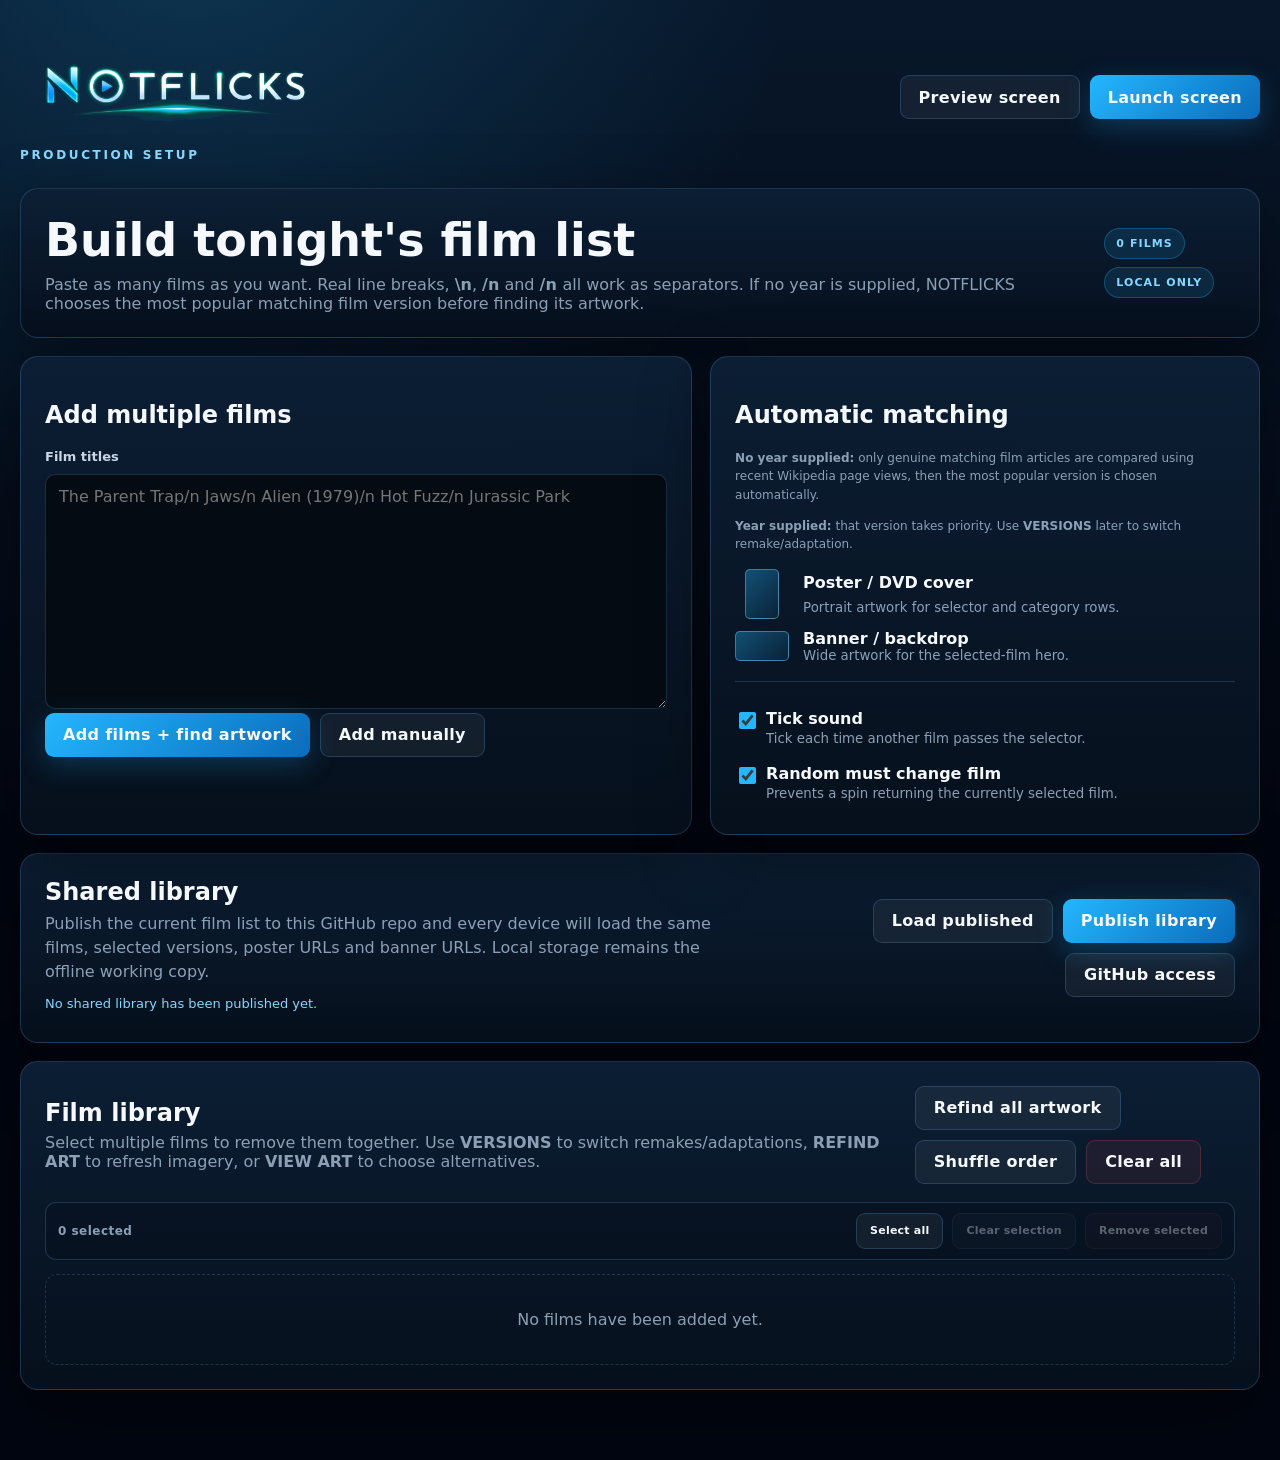
==== index.html @ e30aa7d8 "Load robust artwork clipboard paste fix" ====
<!doctype html>
<html lang="en">
<head>
  <meta charset="utf-8" />
  <meta name="viewport" content="width=device-width,initial-scale=1,viewport-fit=cover" />
  <meta name="theme-color" content="#020713" />
  <title>NOTFLICKS</title>
  <link rel="stylesheet" href="v8.css?v=8" />
  <link rel="stylesheet" href="v9.css?v=9" />
  <link rel="stylesheet" href="v10.css?v=15" />
  <link rel="stylesheet" href="v13.css?v=13" />
  <link rel="stylesheet" href="v16.css?v=16" />
  <link rel="stylesheet" href="v18.css?v=18" />
</head>
<body>
  <section id="setupView" class="setup-view">
    <main class="setup-shell">
      <header class="setup-header">
        <div class="setup-brand">
          <img class="brand-logo setup-logo" src="notflicks.png" alt="NOTFLICKS" />
          <div class="setup-kicker">PRODUCTION SETUP</div>
        </div>
        <div class="setup-actions">
          <button id="previewButton" class="button secondary" type="button">Preview screen</button>
          <button id="launchButton" class="button primary" type="button">Launch screen</button>
        </div>
      </header>

      <section class="panel intro-panel">
        <div>
          <h1>Build tonight's film list</h1>
          <p>Paste as many films as you want. Real line breaks, <strong>\n</strong>, <strong>/n</strong> and <strong>/n </strong> all work as separators. If no year is supplied, NOTFLICKS chooses the most popular matching film version before finding its artwork.</p>
        </div>
        <div class="status-pills">
          <span id="filmCountPill" class="status-pill">0 FILMS</span>
          <span id="sharedStatusPill" class="status-pill shared-status">CHECKING SHARED LIBRARY</span>
        </div>
      </section>

      <section class="setup-grid">
        <div class="panel">
          <h2>Add multiple films</h2>
          <label class="field-label" for="titleInput">Film titles</label>
          <textarea id="titleInput" rows="11" placeholder="The Parent Trap/n Jaws/n Alien (1979)/n Hot Fuzz/n Jurassic Park"></textarea>
          <div class="button-row">
            <button id="resolveButton" class="button primary" type="button">Add films + find artwork</button>
            <button id="addManualButton" class="button secondary" type="button">Add manually</button>
          </div>
          <div id="resolveStatus" class="inline-status" role="status"></div>
        </div>
        <div class="panel">
          <h2>Automatic matching</h2>
          <p class="help-text"><strong>No year supplied:</strong> only genuine matching film articles are compared using recent Wikipedia page views, then the most popular version is chosen automatically.</p>
          <p class="help-text"><strong>Year supplied:</strong> that version takes priority. Use <strong>VERSIONS</strong> later to switch remake/adaptation.</p>
          <div class="artwork-explainer">
            <div><span class="artwork-shape portrait-shape"></span><strong>Poster / DVD cover</strong><small>Portrait artwork for selector and category rows.</small></div>
            <div><span class="artwork-shape banner-shape"></span><strong>Banner / backdrop</strong><small>Wide artwork for the selected-film hero.</small></div>
          </div>
          <div class="divider"></div>
          <label class="switch-row"><input id="soundToggle" type="checkbox" checked /><span><strong>Tick sound</strong><small>Tick each time another film passes the selector.</small></span></label>
          <label class="switch-row"><input id="avoidSameToggle" type="checkbox" checked /><span><strong>Random must change film</strong><small>Prevents a spin returning the currently selected film.</small></span></label>
        </div>
      </section>

      <section class="panel shared-panel">
        <div>
          <h2>Shared library</h2>
          <p>Publish the current film list to this GitHub repo and every device will load the same films, selected versions, poster URLs and banner URLs. Local storage remains the offline working copy.</p>
          <div id="sharedLibraryStatus" class="inline-status" role="status">Checking GitHub for the published library…</div>
        </div>
        <div class="button-row">
          <button id="loadPublishedButton" class="button secondary" type="button">Load published</button>
          <button id="publishLibraryButton" class="button primary" type="button">Publish library</button>
          <button id="githubAccessButton" class="button secondary" type="button">GitHub access</button>
        </div>
      </section>

      <section class="panel library-panel">
        <div class="library-heading">
          <div><h2>Film library</h2><p>Select multiple films to remove them together. Use <strong>VERSIONS</strong> to switch remakes/adaptations, <strong>REFIND ART</strong> to refresh imagery, or <strong>VIEW ART</strong> to choose alternatives.</p></div>
          <div class="button-row compact">
            <button id="refreshAllButton" class="button secondary" type="button">Refind all artwork</button>
            <button id="shuffleButton" class="button secondary" type="button">Shuffle order</button>
            <button id="clearButton" class="button danger" type="button">Clear all</button>
          </div>
        </div>
        <div class="bulk-toolbar">
          <span id="selectedCount" class="bulk-count">0 selected</span>
          <button id="selectAllButton" class="button secondary" type="button">Select all</button>
          <button id="clearSelectionButton" class="button secondary" type="button" disabled>Clear selection</button>
          <button id="removeSelectedButton" class="button danger" type="button" disabled>Remove selected</button>
        </div>
        <div id="library" class="film-library"></div>
        <div id="libraryEmpty" class="library-empty">No films have been added yet.</div>
      </section>
    </main>
  </section>

  <section id="screenView" class="screen-view" hidden>
    <main id="screenRoot" class="screen" aria-live="polite">
      <header class="screen-header"><img class="brand-logo screen-logo" src="notflicks.png" alt="NOTFLICKS" /><div></div><div id="lockBadge" class="lock-badge" hidden>LOCKED</div></header>
      <section class="hero" aria-label="Current film"><div id="heroBackdrop" class="hero-backdrop"></div><div class="hero-vignette"></div><div class="hero-content"><div class="eyebrow">TONIGHT'S SELECTION</div><h1 id="heroTitle">NOTFLICKS</h1><div class="meta-line"><span id="heroYear"></span><span id="heroCategories"></span></div><p id="heroOverview"></p><div class="hero-actions"><button id="playNowButton" class="hero-button play" type="button"><span class="play-icon">▶</span> Play Now</button><button id="moreInfoButton" class="hero-button info" type="button"><span class="info-icon">ⓘ</span> More Info</button></div></div></section>
      <section class="browse-area"><section class="chooser category-section" aria-label="Selector"><div class="row-heading"><h2>Selector</h2></div><div id="carousel" class="carousel" tabindex="0"><div id="track" class="carousel-track"></div><div class="focus-frame" aria-hidden="true"></div></div><div class="film-readout"><div id="selectedTitle" class="selected-title"></div><div id="selectedYear" class="selected-year"></div></div></section><div id="categoryRows" class="category-rows" aria-label="Film categories"></div></section>
    </main>

    <div id="cameraControls" class="camera-controls"><button id="backButton" type="button">SETUP</button><button id="prevButton" type="button">‹</button><button id="spinButton" class="spin-control" type="button">RANDOM</button><button id="nextButton" type="button">›</button><button id="lockButton" type="button">LOCK</button><button id="fullscreenButton" type="button">FULLSCREEN</button></div>
    <div id="screenEmpty" class="screen-empty" hidden><img class="brand-logo empty-logo" src="notflicks.png" alt="NOTFLICKS" /><h1>No films loaded</h1><button id="emptyBackButton" class="button primary" type="button">Return to setup</button></div>

    <div id="playSequence" class="play-sequence" hidden aria-hidden="true">
      <div id="playArtwork" class="play-artwork"></div><div class="play-blackout"></div>
      <div class="play-logo-build" aria-hidden="true">
        <img class="v10-logo-wordmark" src="NOTFLICKS_wordmark.png" alt="" />
        <div class="v10-logo-horizon-mask"><img class="v10-logo-horizon" src="NOTFLICKS_horizon_light.png" alt="" /></div>
        <img class="v10-logo-play" src="NOTFLICKS_play_icon.png" alt="" />
        <img class="v10-logo-master" src="notflicks.png" alt="" />
      </div>
      <div id="adLoading" class="ad-loading" hidden><div class="loading-ring" aria-hidden="true"></div><div class="ad-notice"><strong>Film will play after Ads</strong><span id="adCountdown" class="ad-countdown">08:00</span></div></div>
      <button id="playBackButton" class="play-back" type="button" aria-label="Back">←</button>
    </div>
  </section>

  <dialog id="manualDialog" class="manual-dialog"><form method="dialog" id="manualForm"><h2 id="manualDialogTitle">Add film manually</h2><label>Title<input id="manualTitle" required /></label><label>Year<input id="manualYear" inputmode="numeric" /></label><label>Categories <small>Comma separated, e.g. Comedy, Crime & Mystery</small><input id="manualCategories" /></label><label>Portrait poster / DVD image URL<input id="manualPoster" type="url" /></label><label>Wide banner / backdrop image URL<input id="manualBackdrop" type="url" /></label><label>Overview<textarea id="manualOverview" rows="4"></textarea></label><div class="button-row dialog-buttons"><button class="button secondary" value="cancel">Cancel</button><button id="manualSave" class="button primary" value="default">Add film</button></div></form></dialog>
  <dialog id="versionDialog" class="version-dialog"><h2 id="versionDialogTitle">Choose film version</h2><p id="versionStatus" class="help-text">Finding versions…</p><div id="versionOptions" class="version-options"></div><div class="version-dialog-actions"><button id="versionCloseButton" class="button secondary" type="button">Close</button></div></dialog>

  <dialog id="githubDialog" class="github-dialog">
    <h2>GitHub publishing access</h2>
    <p>To publish the shared library from this browser, use a fine-grained GitHub personal access token restricted to <strong>ChipButt/NOTFLICKS</strong> with <strong>Contents: read and write</strong>. The token is stored only in this browser and is never written to the repository.</p>
    <label>Fine-grained GitHub token<input id="githubToken" type="password" autocomplete="off" spellcheck="false" placeholder="github_pat_…" /></label>
    <p class="github-help"><a href="https://github.com/settings/personal-access-tokens/new" target="_blank" rel="noopener noreferrer">Create a fine-grained token on GitHub</a>. Give it access only to the NOTFLICKS repository and set Repository permissions → Contents → Read and write.</p>
    <div class="github-dialog-actions"><button id="githubTokenForget" class="button danger" type="button">Forget saved token</button><button id="githubTokenCancel" class="button secondary" type="button">Cancel</button><button id="githubTokenSave" class="button primary" type="button">Save access</button></div>
  </dialog>

  <script src="app-v8-core.js?v=8"></script>
  <script src="app-v9-art.js?v=9"></script>
  <script src="app-v14-art.js?v=14"></script>
  <script src="app-v10-batch.js?v=13"></script>
  <script src="app-v14-batch.js?v=14"></script>
  <script src="app-v9-ui.js?v=9"></script>
  <script src="app-v11-motion.js?v=11"></script>
  <script src="app-v10-playback.js?v=10"></script>
  <script src="app-v13-shared.js?v=13"></script>
  <script src="app-v16-art-picker.js?v=18"></script>
  <script src="app-v18-paste-fix.js?v=18"></script>
  <script src="app-v17-art-button.js?v=17"></script>
  <script src="app-v11-events.js?v=11"></script>
</body>
</html>
---- v8.css ----
:root{--bg:#020611;--bg2:#071425;--panel:#09172a;--panel2:#0d1e34;--line:rgba(104,190,255,.2);--blue:#24b7ff;--blue2:#83d8ff;--white:#f5f8fc;--muted:#8ba0b5;--danger:#ad3e4a;--shadow:0 24px 70px rgba(0,0,0,.45)}
*{box-sizing:border-box}html,body{margin:0;min-height:100%;background:var(--bg);color:var(--white);font-family:Inter,ui-sans-serif,system-ui,-apple-system,BlinkMacSystemFont,"Segoe UI",sans-serif}button,input,textarea{font:inherit}button{cursor:pointer}.brand-logo{display:block;object-fit:contain;object-position:left center}.setup-view{min-height:100vh;background:radial-gradient(circle at 15% -5%,rgba(36,183,255,.18),transparent 32%),linear-gradient(180deg,#08172a,#020611 58%)}.setup-shell{width:min(1240px,calc(100% - 36px));margin:auto;padding:32px 0 70px}.setup-header{display:flex;justify-content:space-between;align-items:center;gap:24px;margin-bottom:26px}.setup-logo{width:310px;height:112px;object-fit:cover;object-position:center}.setup-kicker{margin-top:4px;color:var(--blue2);letter-spacing:.22em;font-size:12px;font-weight:900}.setup-actions,.button-row{display:flex;gap:10px;flex-wrap:wrap}.button{border:0;color:var(--white);min-height:44px;padding:0 18px;border-radius:9px;font-weight:850;letter-spacing:.02em}.button.primary{background:linear-gradient(135deg,var(--blue),#0a6cbb);box-shadow:0 8px 28px rgba(36,183,255,.23)}.button.secondary{background:rgba(255,255,255,.055);border:1px solid var(--line)}.button.danger{background:rgba(173,62,74,.13);border:1px solid rgba(220,90,105,.22)}.panel{background:linear-gradient(180deg,rgba(12,31,53,.97),rgba(6,16,29,.97));border:1px solid var(--line);border-radius:18px;box-shadow:var(--shadow);padding:24px}.intro-panel{display:flex;justify-content:space-between;align-items:center;gap:24px;margin-bottom:18px}.intro-panel h1{font-size:clamp(28px,4vw,46px);margin:0 0 8px}.intro-panel p,.library-heading p{color:var(--muted);margin:0}.status-pills{display:flex;gap:8px;flex-wrap:wrap}.status-pill{padding:8px 11px;border-radius:999px;background:rgba(36,183,255,.12);border:1px solid rgba(36,183,255,.28);color:var(--blue2);font-size:11px;font-weight:900;letter-spacing:.1em}.status-pill.muted{color:var(--muted);background:rgba(255,255,255,.03);border-color:var(--line)}.setup-grid{display:grid;grid-template-columns:1.1fr .9fr;gap:18px;margin-bottom:18px}.field-label,.manual-dialog label{display:grid;gap:7px;color:#c9d7e5;font-size:13px;font-weight:800;margin-bottom:10px}textarea,input{width:100%;border:1px solid var(--line);background:#040b13;color:var(--white);border-radius:10px;outline:none;padding:12px 13px}textarea:focus,input:focus{border-color:rgba(36,183,255,.75);box-shadow:0 0 0 3px rgba(36,183,255,.1)}textarea{resize:vertical}.help-text{color:var(--muted);font-size:12px;line-height:1.55}.divider{height:1px;background:var(--line);margin:18px 0}.switch-row{display:grid;grid-template-columns:20px 1fr;gap:11px;align-items:start;padding:9px 0}.switch-row input{width:17px;height:17px;accent-color:var(--blue)}.switch-row span{display:grid;gap:3px}.switch-row small{color:var(--muted)}.inline-status{min-height:22px;color:var(--blue2);font-size:13px;margin-top:12px}.artwork-explainer{display:grid;gap:10px;margin:15px 0}.artwork-explainer>div{display:grid;grid-template-columns:56px 1fr;grid-template-rows:auto auto;column-gap:12px;align-items:center}.artwork-explainer .artwork-shape{grid-row:1/3;display:block;background:linear-gradient(135deg,rgba(36,183,255,.36),rgba(36,183,255,.08));border:1px solid rgba(131,216,255,.45);border-radius:5px}.portrait-shape{width:34px;height:50px;margin-left:10px}.banner-shape{width:54px;height:30px}.artwork-explainer small{color:var(--muted)}.library-heading{display:flex;justify-content:space-between;gap:18px;align-items:center;margin-bottom:18px}.library-heading h2{margin:0 0 6px}.film-library{display:grid;gap:10px}.library-empty{border:1px dashed var(--line);border-radius:12px;padding:35px;text-align:center;color:var(--muted)}.film-row{display:grid;grid-template-columns:58px 118px minmax(0,1fr) auto;gap:12px;align-items:center;border:1px solid var(--line);background:rgba(0,0,0,.16);border-radius:12px;padding:9px}.library-poster-frame{width:58px;aspect-ratio:2/3;border-radius:7px;overflow:hidden;background:#081522}.library-banner-frame{width:118px;aspect-ratio:16/9;border-radius:7px;overflow:hidden;background:#081522}.library-poster-frame img,.library-banner-frame img{width:100%;height:100%;display:block;object-fit:cover}.library-poster-frame img{object-position:center}.library-banner-frame img{object-position:center}.art-placeholder{width:100%;height:100%;display:grid;place-items:center;text-align:center;color:var(--blue2);font-size:9px;font-weight:900;background:radial-gradient(circle at 30% 20%,rgba(36,183,255,.2),transparent 40%),#081522}.film-row h3{margin:0 0 4px;font-size:16px}.row-meta{color:var(--muted);font-size:12px;line-height:1.5}.art-status{display:flex;gap:6px;flex-wrap:wrap;margin-top:5px}.art-chip{font-size:9px;font-weight:900;letter-spacing:.08em;border-radius:999px;padding:4px 7px;border:1px solid var(--line);color:var(--muted)}.art-chip.ok{color:var(--blue2);background:rgba(36,183,255,.08)}.row-actions{display:flex;gap:6px;flex-wrap:wrap;justify-content:flex-end}.row-actions button{border:1px solid var(--line);background:rgba(36,183,255,.06);color:#dceafb;border-radius:7px;min-height:34px;padding:0 9px;font-size:10px;font-weight:800}.manual-dialog{color:var(--white);border:1px solid var(--line);background:#081522;border-radius:16px;width:min(600px,calc(100% - 28px));box-shadow:var(--shadow)}.manual-dialog::backdrop{background:rgba(0,0,0,.74);backdrop-filter:blur(4px)}.manual-dialog form{display:grid;gap:8px}.manual-dialog h2{margin:0 0 8px}.manual-dialog small{color:var(--muted);font-weight:500}.dialog-buttons{justify-content:flex-end}
.screen-view{position:fixed;inset:0;background:#01040a;overflow:auto;z-index:20}.screen{min-height:100vh;position:relative;background:#01040a;padding-bottom:50px}.screen-header{height:82px;position:absolute;top:0;left:0;right:0;z-index:30;display:grid;grid-template-columns:1fr auto 1fr;align-items:center;padding:0 4vw;background:linear-gradient(180deg,rgba(1,4,10,.97),rgba(1,4,10,.12))}.screen-logo{width:205px;height:70px;object-fit:cover;object-position:center}.header-label{color:rgba(215,232,248,.55);font-size:12px;letter-spacing:.24em;font-weight:850}.lock-badge{justify-self:end;border:1px solid rgba(36,183,255,.45);color:var(--blue2);background:rgba(36,183,255,.09);border-radius:999px;padding:7px 12px;font-size:11px;font-weight:900;letter-spacing:.12em}.hero{height:58vh;min-height:410px;position:relative;overflow:hidden}.hero-backdrop{position:absolute;inset:0;background-size:cover;background-position:center 35%;transform:scale(1.02);transition:background-image .3s ease}.hero-backdrop::after{content:"";position:absolute;inset:0;background:linear-gradient(90deg,rgba(1,4,10,.94) 0%,rgba(1,4,10,.58) 40%,rgba(1,4,10,.14) 74%),linear-gradient(180deg,rgba(1,4,10,.04) 35%,#01040a 100%)}.hero-vignette{position:absolute;inset:0;box-shadow:inset 0 0 150px rgba(0,0,0,.52);pointer-events:none}.hero-content{position:absolute;z-index:3;left:5vw;bottom:8vh;width:min(680px,55vw);text-shadow:0 3px 20px rgba(0,0,0,.8)}.eyebrow{color:var(--blue2);font-size:12px;font-weight:900;letter-spacing:.18em;margin-bottom:10px}.hero-content h1{font-size:clamp(38px,5.2vw,78px);line-height:.95;letter-spacing:-.035em;margin:0 0 13px}.meta-line{display:flex;gap:14px;color:#d6e4f2;font-weight:750;margin-bottom:12px}.hero-content p{color:#d3dfeb;max-width:60ch;line-height:1.45;font-size:clamp(12px,1.12vw,17px);display:-webkit-box;-webkit-line-clamp:3;-webkit-box-orient:vertical;overflow:hidden}.hero-actions{display:flex;gap:10px;margin-top:18px}.hero-button{height:46px;padding:0 20px;border-radius:7px;border:0;font-weight:900;font-size:15px}.hero-button.play{background:#fff;color:#070b10}.hero-button.info{background:rgba(104,116,130,.72);color:#fff}.play-icon,.info-icon{margin-right:8px}.browse-area{position:relative;z-index:10;margin-top:-3vh;padding:0 0 80px;background:linear-gradient(180deg,transparent,#01040a 38px)}.category-section{margin-bottom:24px}.row-heading{display:flex;justify-content:space-between;align-items:baseline;padding:0 5vw;margin-bottom:8px}.row-heading h2{margin:0;font-size:clamp(18px,1.7vw,28px)}.row-heading span{color:var(--muted);font-size:12px}.carousel{height:min(31vh,330px);width:100%;position:relative;overflow:hidden;outline:none;cursor:grab;touch-action:pan-y;user-select:none}.carousel-track{position:absolute;left:50%;top:50%;display:flex;align-items:center;gap:clamp(12px,1.2vw,22px);will-change:transform;transform:translate3d(0,-50%,0)}.poster-card{flex:0 0 auto;width:clamp(112px,10.7vw,184px);aspect-ratio:2/3;border-radius:8px;overflow:hidden;background:#07111e;box-shadow:0 12px 32px rgba(0,0,0,.45);opacity:.47;transform:scale(.86);transition:transform .15s ease,opacity .15s ease,filter .15s ease,box-shadow .15s ease;filter:saturate(.72) brightness(.72)}.poster-card img{width:100%;height:100%;display:block;object-fit:cover;object-position:center;pointer-events:none}.poster-card.is-selected{opacity:1;transform:scale(1);filter:none;box-shadow:0 0 0 2px rgba(36,183,255,.98),0 0 38px rgba(36,183,255,.26),0 16px 44px rgba(0,0,0,.64)}.poster-placeholder{width:100%;height:100%;display:grid;place-items:center;text-align:center;padding:12px;font-weight:900;font-size:13px;color:var(--blue2);background:radial-gradient(circle at 25% 20%,rgba(36,183,255,.22),transparent 36%),#07111e}.focus-frame{position:absolute;pointer-events:none;left:50%;top:50%;width:clamp(120px,11.5vw,198px);aspect-ratio:2/3;transform:translate(-50%,-50%);border:1px solid rgba(131,216,255,.35);border-radius:11px;box-shadow:0 0 60px rgba(36,183,255,.1)}.film-readout{text-align:center;padding-top:7px;min-height:55px}.selected-title{font-weight:900;font-size:clamp(16px,1.35vw,23px)}.selected-year{color:var(--muted);font-size:12px;margin-top:2px}.category-rows{display:grid;gap:28px}.category-row .row-heading{margin-bottom:10px}.category-strip{display:flex;gap:12px;overflow-x:auto;padding:0 5vw 10px;scrollbar-width:none}.category-strip::-webkit-scrollbar{display:none}.category-card{flex:0 0 clamp(104px,9.2vw,158px);aspect-ratio:2/3;border:0;border-radius:7px;overflow:hidden;padding:0;background:#07111e;box-shadow:0 10px 30px rgba(0,0,0,.42);position:relative}.category-card img{width:100%;height:100%;object-fit:cover;object-position:center;display:block}.category-card::after{content:"";position:absolute;inset:0;border:1px solid transparent;border-radius:7px;transition:border-color .15s,box-shadow .15s}.category-card:hover::after,.category-card.active::after{border-color:rgba(36,183,255,.9);box-shadow:inset 0 0 0 1px rgba(36,183,255,.35)}.camera-controls{position:fixed;z-index:70;right:20px;bottom:18px;display:flex;gap:7px;padding:7px;background:rgba(3,9,15,.88);border:1px solid var(--line);border-radius:12px;backdrop-filter:blur(12px)}.camera-controls.production-hidden{display:none}.camera-controls button{background:#0b1928;border:1px solid var(--line);color:#fff;border-radius:8px;height:38px;min-width:38px;padding:0 11px;font-weight:850;font-size:11px}.camera-controls .spin-control{background:linear-gradient(135deg,var(--blue),#0b5fb0)}.spin-banner{position:fixed;left:50%;top:16%;z-index:80;transform:translateX(-50%);color:var(--blue2);background:rgba(3,10,17,.8);border:1px solid rgba(36,183,255,.38);border-radius:999px;padding:8px 14px;font-size:11px;font-weight:950;letter-spacing:.18em}.screen-empty{position:fixed;inset:0;z-index:90;background:#020611;display:grid;place-items:center;align-content:center;gap:12px}.screen-empty[hidden]{display:none}.empty-logo{width:420px;max-width:75vw}.play-sequence{position:fixed;inset:0;z-index:200;background:#000;overflow:hidden}.play-sequence[hidden]{display:none}.play-artwork{position:absolute;inset:0;background-size:cover;background-position:center;opacity:1;transform:scale(1);animation:artworkPush 1.25s cubic-bezier(.18,.72,.2,1) forwards}.play-blackout{position:absolute;inset:0;background:#000;opacity:0;animation:blackout 1.15s .18s ease forwards}.play-logo{position:absolute;left:50%;top:50%;width:min(780px,72vw);height:auto;transform:translate(-50%,-50%) scale(.95);opacity:0;filter:brightness(.75);animation:logoReveal 1.25s 1.15s ease forwards}.play-back{position:absolute;top:22px;left:24px;z-index:5;border:0;background:transparent;color:rgba(180,185,190,.34);font-size:32px;line-height:1;opacity:0;animation:backReveal .5s 3.1s ease forwards}.play-sequence.finished .play-artwork,.play-sequence.finished .play-logo{display:none}.play-sequence.finished .play-blackout{opacity:1;animation:none}.play-sequence.finished .play-back{opacity:1;animation:none}@keyframes artworkPush{0%{transform:scale(1);filter:brightness(1)}70%{transform:scale(1.22);filter:brightness(.6)}100%{transform:scale(1.34);filter:brightness(.08)}}@keyframes blackout{0%{opacity:0}100%{opacity:1}}@keyframes logoReveal{0%{opacity:0;transform:translate(-50%,-50%) scale(.96);filter:brightness(.7)}32%{opacity:1;filter:brightness(1)}52%{opacity:1;filter:brightness(2.6) drop-shadow(0 0 28px rgba(72,196,255,.85))}65%{opacity:1;filter:brightness(.95)}100%{opacity:0;filter:brightness(.6)}}@keyframes backReveal{to{opacity:1}}
@media(max-width:800px){.setup-header,.intro-panel,.library-heading{align-items:stretch;flex-direction:column}.setup-grid{grid-template-columns:1fr}.film-row{grid-template-columns:52px 90px 1fr}.row-actions{grid-column:1/-1;justify-content:flex-start}.hero-content{width:82vw}.screen-header{grid-template-columns:1fr auto}.header-label{display:none}.category-strip{padding-left:4vw}.row-heading{padding:0 4vw}}
---- v9.css ----
/* v9: remake selection + playback/ad sequence */
.version-dialog{color:var(--white);border:1px solid var(--line);background:#081522;border-radius:16px;width:min(720px,calc(100% - 28px));max-height:min(82vh,760px);box-shadow:var(--shadow);padding:22px}.version-dialog::backdrop{background:rgba(0,0,0,.78);backdrop-filter:blur(4px)}.version-dialog h2{margin:0 0 6px}.version-dialog .help-text{margin-bottom:16px}.version-options{display:grid;gap:9px;max-height:55vh;overflow:auto;padding-right:3px}.version-option{display:grid;gap:4px;text-align:left;width:100%;border:1px solid var(--line);border-radius:11px;background:#06111e;color:#fff;padding:13px 14px}.version-option:hover,.version-option.current{border-color:rgba(36,183,255,.75);background:rgba(36,183,255,.08)}.version-option strong{font-size:15px}.version-option small{color:var(--muted)}.version-rank{min-height:12px;color:var(--blue2);font-size:9px;font-weight:950;letter-spacing:.12em}.version-dialog-actions{display:flex;justify-content:flex-end;margin-top:14px}
.play-sequence{position:fixed;inset:0;z-index:200;background:#000;overflow:hidden}.play-sequence[hidden]{display:none}.play-artwork,.play-blackout,.play-logo{animation:none!important}.play-artwork{position:fixed;left:var(--hero-left,0);top:var(--hero-top,0);width:var(--hero-width,100vw);height:var(--hero-height,58vh);inset:auto;background-size:cover;background-position:center 35%;opacity:1;transform:scale(1);transform-origin:center center;will-change:transform,opacity;z-index:1}.play-blackout{position:absolute;inset:0;background:#000;opacity:0;z-index:2;pointer-events:none}.play-logo{position:absolute;z-index:5;left:50%;top:50%;width:min(780px,72vw);height:auto;transform:translate(-50%,-50%) scale(.96);opacity:0;filter:brightness(.75)}
.play-sequence.intro-phase .play-artwork{animation:v9BannerZoom 1.65s cubic-bezier(.18,.72,.2,1) forwards!important}.play-sequence.intro-phase .play-blackout{animation:v9BlackBeforeZoomEnds 1.38s .08s ease forwards!important}.play-sequence.black-phase .play-blackout,.play-sequence.logo-phase .play-blackout,.play-sequence.ads-phase .play-blackout{opacity:1}.play-sequence.logo-phase .play-logo{animation:v9LogoFlash 2.05s ease forwards!important}
@keyframes v9BannerZoom{0%{transform:scale(1)}100%{transform:scale(1.15)}}@keyframes v9BlackBeforeZoomEnds{0%{opacity:0}72%{opacity:.96}88%,100%{opacity:1}}@keyframes v9LogoFlash{0%{opacity:0;transform:translate(-50%,-50%) scale(.96);filter:brightness(.6)}22%{opacity:.88;filter:brightness(1)}48%{opacity:1;transform:translate(-50%,-50%) scale(1);filter:brightness(2.5) drop-shadow(0 0 30px rgba(55,190,255,.9))}55%{opacity:.15;filter:brightness(5)}62%{opacity:1;filter:brightness(2.2)}100%{opacity:0;transform:translate(-50%,-50%) scale(1.01);filter:brightness(.6)}}
.ad-loading{position:absolute;inset:0;z-index:7;background:#000}.ad-loading[hidden]{display:none}.loading-ring{position:absolute;left:50%;top:50%;width:52px;height:52px;margin:-26px 0 0 -26px;border-radius:50%;border:4px solid rgba(255,255,255,.13);border-top-color:rgba(255,255,255,.86);animation:v9Spin .92s linear infinite}.ad-notice{position:absolute;left:28px;bottom:28px;display:flex;align-items:center;gap:12px;padding:12px 15px;border-radius:9px;background:rgba(35,35,38,.88);border:1px solid rgba(255,255,255,.1);color:#e8e8e8;font-size:14px;box-shadow:0 8px 28px rgba(0,0,0,.45)}.ad-notice strong{font-weight:800}.ad-countdown{font-variant-numeric:tabular-nums;font-family:ui-monospace,SFMono-Regular,Menlo,monospace;color:#fff;font-weight:900;letter-spacing:.04em}.play-back{position:absolute;z-index:12;left:18px;top:18px;width:48px;height:48px;padding:0;border:0;background:transparent;color:rgba(205,205,205,.58);font-size:34px;line-height:1;opacity:0;pointer-events:none;transition:opacity .45s ease,color .2s ease;text-shadow:0 2px 10px rgba(0,0,0,.9)}.play-back.visible{opacity:1;pointer-events:auto}.play-back:hover{color:rgba(255,255,255,.9)}@keyframes v9Spin{to{transform:rotate(360deg)}}
.play-sequence.reload-flicker::before,.play-sequence.reload-flicker::after{content:"";position:absolute;inset:0;z-index:10;pointer-events:none}.play-sequence.reload-flicker::before{background:#fff;animation:v9ReloadWhite .62s steps(1,end) forwards}.play-sequence.reload-flicker::after{background:repeating-linear-gradient(0deg,rgba(255,255,255,.16) 0 1px,transparent 1px 4px);mix-blend-mode:screen;animation:v9ReloadLines .62s steps(5,end) forwards}@keyframes v9ReloadWhite{0%{opacity:0}8%{opacity:.42}14%{opacity:0}29%{opacity:.12}35%{opacity:0}52%{opacity:.3}60%,100%{opacity:0}}@keyframes v9ReloadLines{0%{opacity:0;transform:translateY(0)}16%{opacity:.55;transform:translateY(7px)}34%{opacity:.12;transform:translateY(-5px)}58%{opacity:.42;transform:translateY(3px)}100%{opacity:0;transform:translateY(0)}}
@media(max-width:760px){.ad-notice{left:14px;bottom:14px;font-size:12px}.version-dialog{padding:16px}.play-back{left:10px;top:10px}}
---- v10.css ----
/* v10: whole-interface Play Now push + piece-built NOTFLICKS ident */

#screenRoot{transform:scale(1);transform-origin:50% 45vh}
/* The zoom timeline is deliberately twice as long as the visible phase.
   Playback switches to full black after 1.65s, exactly halfway through this
   3.3s linear move. Scaling toward 1.30 means the visible halfway point is
   scale(1.15), preserving the requested 15% push without ever showing a
   deceleration before blackout. The animation is reset invisibly behind black. */
#screenRoot.play-camera-push{animation:v10InterfacePush 3.3s linear forwards;will-change:transform}
@keyframes v10InterfacePush{0%{transform:scale(1)}100%{transform:scale(1.30)}}

.play-sequence{background:transparent}
.play-artwork{display:none!important}
.play-sequence.interface-phase .play-blackout{animation:v10InterfaceBlackout 1.48s .04s ease forwards!important}
.play-sequence.black-phase .play-blackout,
.play-sequence.logo-phase .play-blackout,
.play-sequence.ads-phase .play-blackout{opacity:1}
@keyframes v10InterfaceBlackout{0%{opacity:0}62%{opacity:.62}82%{opacity:.96}92%,100%{opacity:1}}

/*
  All logo-piece placement is measured against the supplied full-logo reference.
  Master coordinate frame: 2172 x 724. The final completed beat resolves to the
  actual notflicks.png reference so its finished placement/scale is exact.
*/
.play-logo-build{position:absolute;z-index:5;left:50%;top:50%;width:min(920px,82vw);aspect-ratio:2172/724;transform:translate(-50%,-50%);opacity:0;pointer-events:none}
.play-logo-build img{position:absolute;display:block;user-select:none;-webkit-user-drag:none}

/* Measured fit of the supplied 2172x724 wordmark asset to the reference logo. */
.v10-logo-wordmark{left:2.74%;top:5.15%;width:95.02%;height:89.35%;object-fit:fill;opacity:0}

/* Measured fit of the supplied horizon: its bright arc resolves to the same
   x/y span as the horizon in the full-logo reference. */
.v10-logo-horizon-mask{position:absolute;left:21.60%;top:53.70%;width:56.80%;height:35.30%;overflow:hidden;clip-path:inset(0 100% 0 0)}
.v10-logo-horizon{inset:0;width:100%;height:100%;object-fit:fill}

/* Measured fit of the supplied square play-icon asset into the centre of the O. */
.v10-logo-play{left:26.27%;top:39.59%;width:7.20%;height:auto;opacity:0;transform-origin:50% 50%}

/* Exact alignment lock: completed frame is the supplied full logo itself. */
.v10-logo-master{inset:0;width:100%;height:100%;object-fit:fill;opacity:0}

.play-sequence.logo-phase .play-logo-build{opacity:1;animation:v10LogoBuildOut 2.72s linear forwards}
.play-sequence.logo-phase .v10-logo-wordmark{animation:v10WordmarkBeat 2.72s linear forwards}
.play-sequence.logo-phase .v10-logo-horizon-mask{animation:v10HorizonSwipe 2.72s cubic-bezier(.2,.75,.18,1) forwards}
.play-sequence.logo-phase .v10-logo-play{animation:v10PlayFlash 2.72s linear forwards}
.play-sequence.logo-phase .v10-logo-master{animation:v10MasterResolve 2.72s linear forwards}

/* NOTFLICKS word appears instantly. */
@keyframes v10WordmarkBeat{0%,66%{opacity:1}70%,100%{opacity:0}}
/* Horizon draws from left to right. */
@keyframes v10HorizonSwipe{0%,13%{clip-path:inset(0 100% 0 0)}42%,68%{clip-path:inset(0 0 0 0)}72%,100%{clip-path:inset(0 0 0 0)}}
/* Play icon appears after the horizon and flashes. */
@keyframes v10PlayFlash{
  0%,43%{opacity:0;filter:brightness(.8);transform:scale(.96)}
  47%{opacity:1;filter:brightness(1);transform:scale(1)}
  54%{opacity:1;filter:brightness(4.2) drop-shadow(0 0 26px rgba(75,205,255,.95));transform:scale(1.08)}
  59%{opacity:.22;filter:brightness(5);transform:scale(1.02)}
  63%{opacity:1;filter:brightness(2.5) drop-shadow(0 0 20px rgba(75,205,255,.8));transform:scale(1.04)}
  68%{opacity:1;filter:brightness(1);transform:scale(1)}
  72%,100%{opacity:0;transform:scale(1)}
}
/* Exact completed full-logo reference appears for the resolved beat, then the
   whole logo fades away to the black loading screen. */
@keyframes v10MasterResolve{0%,67%{opacity:0}70%,79%{opacity:1}100%{opacity:0}}
@keyframes v10LogoBuildOut{0%,79%{opacity:1}100%{opacity:0}}

@media(max-width:760px){.play-logo-build{width:min(960px,94vw)}}
---- v13.css ----
/* v13: shared GitHub library + bulk selection */
.shared-status.ok{background:rgba(54,190,125,.12);border-color:rgba(76,220,151,.3);color:#9ff0c4}.shared-status.warning{background:rgba(255,183,64,.11);border-color:rgba(255,190,78,.32);color:#ffd08a}
.shared-panel{display:flex;justify-content:space-between;align-items:center;gap:22px;margin-bottom:18px}.shared-panel h2{margin:0 0 6px}.shared-panel p{margin:0;color:var(--muted);max-width:760px;line-height:1.5}.shared-panel .button-row{justify-content:flex-end}
.bulk-toolbar{display:flex;align-items:center;gap:9px;flex-wrap:wrap;margin:0 0 14px;padding:10px 12px;border:1px solid var(--line);border-radius:11px;background:rgba(0,0,0,.14)}.bulk-toolbar .bulk-count{margin-right:auto;color:var(--muted);font-size:12px;font-weight:850;letter-spacing:.04em}.bulk-toolbar .button{min-height:36px;padding:0 13px;font-size:11px}.bulk-toolbar button:disabled{opacity:.35;cursor:default}
.bulk-film-row{grid-template-columns:32px 58px 118px minmax(0,1fr) auto}.film-select-box{width:28px;height:42px;display:grid;place-items:center;cursor:pointer}.film-select-box input{position:absolute;opacity:0;pointer-events:none}.film-select-box span{width:18px;height:18px;border:1px solid rgba(131,216,255,.4);border-radius:5px;background:#06111e;display:grid;place-items:center}.film-select-box input:checked+span{background:linear-gradient(135deg,var(--blue),#0b5fb0);border-color:var(--blue2);box-shadow:0 0 0 3px rgba(36,183,255,.08)}.film-select-box input:checked+span::after{content:'✓';font-size:12px;font-weight:950;color:white;line-height:1}
.github-dialog{color:var(--white);border:1px solid var(--line);background:#081522;border-radius:16px;width:min(650px,calc(100% - 28px));box-shadow:var(--shadow);padding:22px}.github-dialog::backdrop{background:rgba(0,0,0,.78);backdrop-filter:blur(4px)}.github-dialog h2{margin:0 0 8px}.github-dialog p{color:var(--muted);line-height:1.55}.github-dialog label{display:grid;gap:8px;color:#c9d7e5;font-size:13px;font-weight:800}.github-dialog .github-help{font-size:12px}.github-dialog .github-help a{color:var(--blue2)}.github-dialog-actions{display:flex;gap:9px;flex-wrap:wrap;justify-content:flex-end;margin-top:16px}
.header-label{display:none!important}
@media(max-width:900px){.shared-panel{align-items:stretch;flex-direction:column}.shared-panel .button-row{justify-content:flex-start}.bulk-film-row{grid-template-columns:28px 52px 98px minmax(0,1fr)}.bulk-film-row .row-actions{grid-column:2/-1;justify-content:flex-start}}
@media(max-width:640px){.bulk-film-row{grid-template-columns:28px 52px minmax(0,1fr)}.bulk-film-row .library-banner-frame{display:none}.bulk-film-row .row-actions{grid-column:2/-1}.bulk-toolbar .bulk-count{width:100%;margin-right:0}}
---- v16.css ----
/* v16: artwork candidate viewer + pasted artwork */
.art-view-dialog{color:var(--white);border:1px solid var(--line);background:#07131f;border-radius:18px;width:min(1180px,calc(100% - 28px));max-height:88vh;box-shadow:var(--shadow);padding:0;overflow:hidden}.art-view-dialog::backdrop{background:rgba(0,0,0,.82);backdrop-filter:blur(5px)}.art-view-head{display:flex;align-items:flex-start;justify-content:space-between;gap:16px;padding:20px 22px;border-bottom:1px solid var(--line);background:#081724}.art-view-head h2{margin:0 0 5px}.art-view-head p{margin:0;color:var(--muted);font-size:13px}.art-view-close{border:0;background:transparent;color:#fff;font-size:28px;line-height:1;cursor:pointer;padding:2px 7px}.art-view-body{padding:20px 22px;overflow:auto;max-height:calc(88vh - 82px)}.art-view-section{margin-bottom:26px}.art-view-section-head{display:flex;align-items:end;justify-content:space-between;gap:12px;margin-bottom:10px}.art-view-section h3{margin:0}.art-view-section small{color:var(--muted)}.art-candidate-grid{display:grid;grid-template-columns:repeat(auto-fill,minmax(150px,1fr));gap:12px}.art-candidate{position:relative;border:1px solid var(--line);background:#050d16;border-radius:12px;padding:8px;display:grid;gap:7px;overflow:hidden}.art-candidate.current{border-color:var(--blue2);box-shadow:0 0 0 2px rgba(36,183,255,.12)}.art-candidate-frame{background:#000;border-radius:8px;overflow:hidden;display:grid;place-items:center}.art-candidate.poster .art-candidate-frame{aspect-ratio:2/3}.art-candidate.banner .art-candidate-frame{aspect-ratio:16/9}.art-candidate img{width:100%;height:100%;object-fit:cover;display:block}.art-candidate-meta{min-width:0;color:var(--muted);font-size:10px;line-height:1.25}.art-candidate-meta strong{display:block;color:#dceaf7;overflow:hidden;text-overflow:ellipsis;white-space:nowrap}.art-candidate button{width:100%;border:1px solid rgba(89,205,255,.4);background:rgba(36,183,255,.1);color:white;border-radius:8px;padding:7px 8px;font-size:11px;font-weight:900;cursor:pointer}.art-candidate.current button{opacity:.5}.custom-art-box{display:grid;grid-template-columns:minmax(0,1fr) auto;gap:8px;margin-top:12px}.custom-art-box input{min-width:0;background:#03101b;border:1px solid var(--line);border-radius:9px;color:white;padding:10px 12px}.custom-art-box button{border:1px solid rgba(89,205,255,.4);background:rgba(36,183,255,.12);color:white;border-radius:9px;padding:0 13px;font-weight:850}.paste-art-zone{margin-top:8px;border:1px dashed rgba(112,204,255,.38);border-radius:10px;padding:13px;text-align:center;color:#b8ccdd;background:rgba(19,108,164,.06);outline:none;cursor:text}.paste-art-zone:focus{border-color:var(--blue2);box-shadow:0 0 0 3px rgba(36,183,255,.08)}.art-view-status{color:var(--muted);font-size:12px;min-height:18px;margin:0 0 12px}.art-loading{padding:18px;border:1px solid var(--line);border-radius:10px;color:var(--muted);text-align:center}.row-actions button[data-action="view-art"]{border-color:rgba(78,196,255,.5);color:#c8edff}.clipboard-note{margin-top:7px;color:var(--muted);font-size:10px;line-height:1.4}@media(max-width:700px){.art-view-body{padding:15px}.art-view-head{padding:16px}.art-candidate-grid{grid-template-columns:repeat(2,minmax(0,1fr))}.custom-art-box{grid-template-columns:1fr}.custom-art-box button{min-height:38px}}
---- v18.css ----
/* v18: robust clipboard paste controls */
.paste-art-zone[contenteditable="true"]{min-height:48px;display:grid;place-items:center;user-select:text}.paste-art-zone[contenteditable="true"]:empty::before{content:'Click here, then paste a copied image (Ctrl/Cmd+V)';color:#b8ccdd}.paste-clipboard-button{margin-top:8px;width:100%;min-height:38px;border:1px solid rgba(89,205,255,.4);background:rgba(36,183,255,.12);color:#fff;border-radius:9px;padding:0 13px;font-weight:850;cursor:pointer}.paste-clipboard-button:hover{background:rgba(36,183,255,.2)}
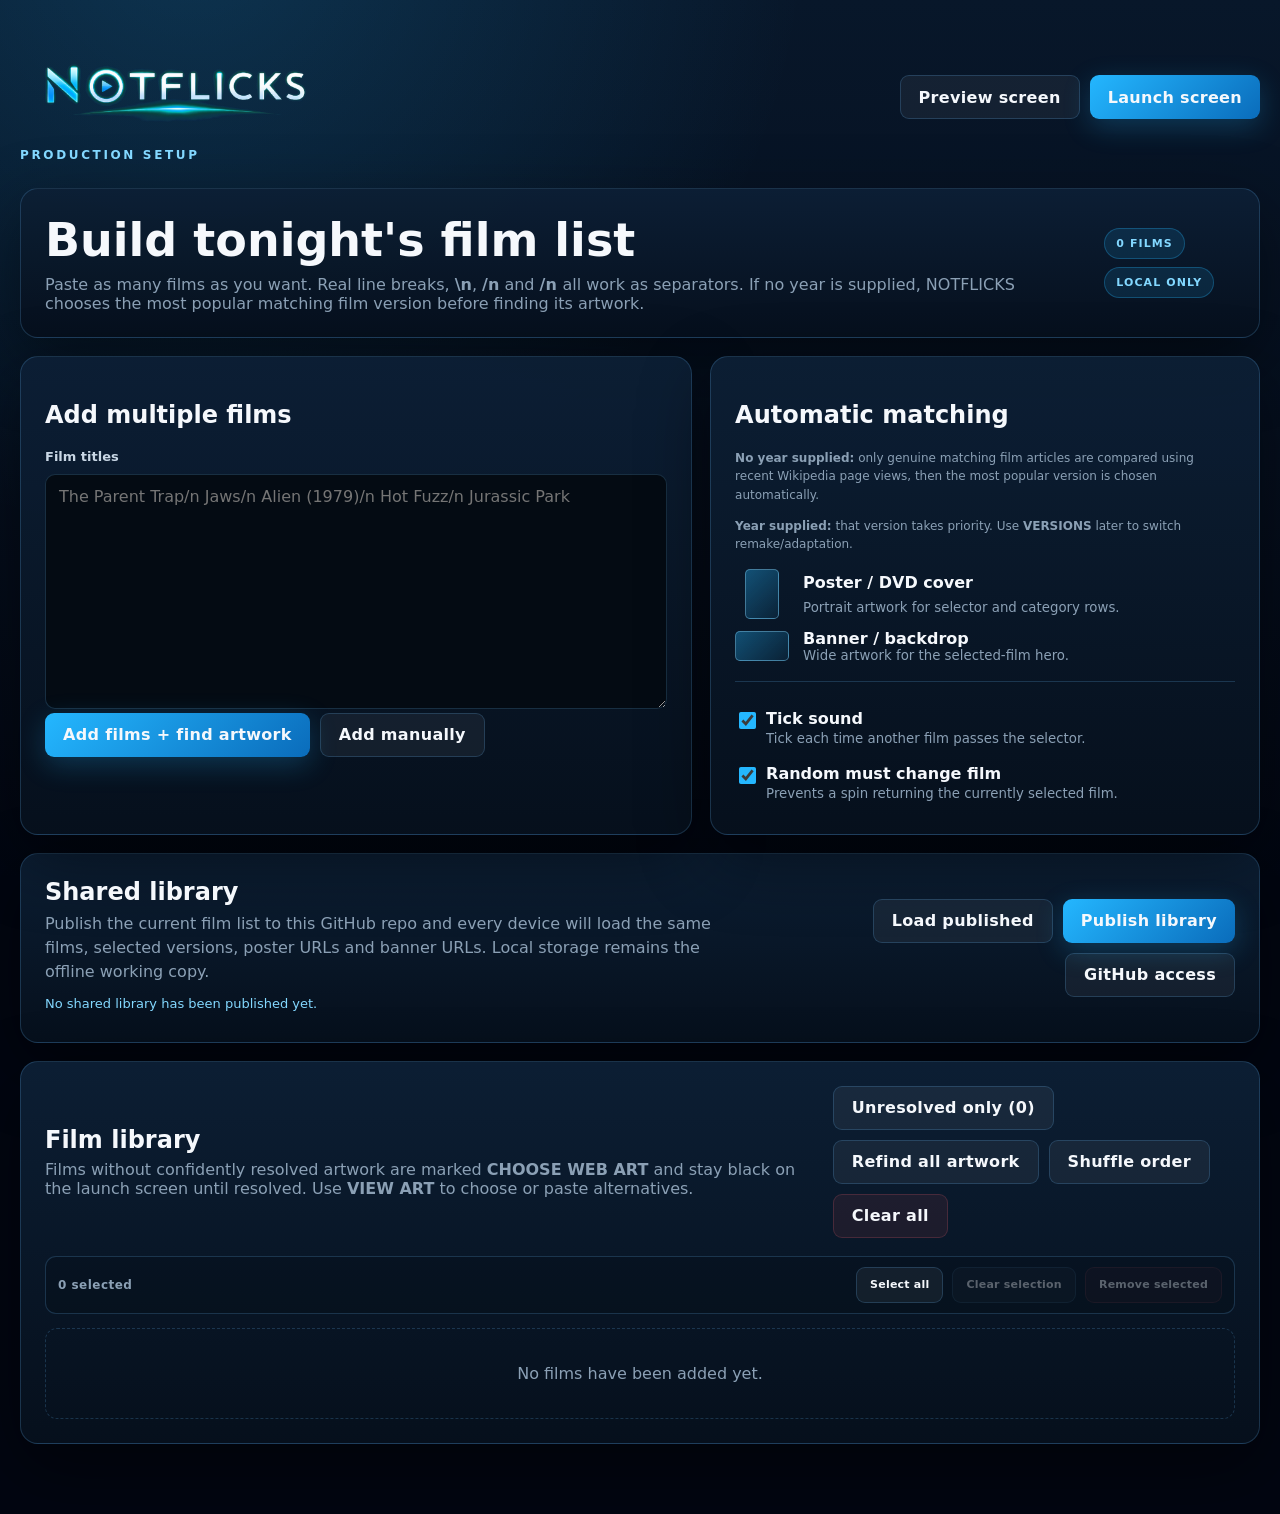
==== commit e3f629ff: "Load v20 unresolved artwork workflow" ====
--- a/index.html
+++ b/index.html
@@ -11,6 +11,8 @@
   <link rel="stylesheet" href="v13.css?v=13" />
   <link rel="stylesheet" href="v16.css?v=16" />
   <link rel="stylesheet" href="v18.css?v=18" />
+  <link rel="stylesheet" href="v19.css?v=19" />
+  <link rel="stylesheet" href="v20.css?v=20" />
 </head>
 <body>
   <section id="setupView" class="setup-view">
@@ -77,7 +79,7 @@
 
       <section class="panel library-panel">
         <div class="library-heading">
-          <div><h2>Film library</h2><p>Select multiple films to remove them together. Use <strong>VERSIONS</strong> to switch remakes/adaptations, <strong>REFIND ART</strong> to refresh imagery, or <strong>VIEW ART</strong> to choose alternatives.</p></div>
+          <div><h2>Film library</h2><p>Films without confidently resolved artwork are marked <strong>CHOOSE WEB ART</strong> and stay black on the launch screen until resolved. Use <strong>VIEW ART</strong> to choose or paste alternatives.</p></div>
           <div class="button-row compact">
             <button id="refreshAllButton" class="button secondary" type="button">Refind all artwork</button>
             <button id="shuffleButton" class="button secondary" type="button">Shuffle order</button>
@@ -139,9 +141,11 @@
   <script src="app-v11-motion.js?v=11"></script>
   <script src="app-v10-playback.js?v=10"></script>
   <script src="app-v13-shared.js?v=13"></script>
-  <script src="app-v16-art-picker.js?v=18"></script>
-  <script src="app-v18-paste-fix.js?v=18"></script>
-  <script src="app-v17-art-button.js?v=17"></script>
+  <script src="app-v16-art-picker.js?v=20"></script>
+  <script src="app-v18-paste-fix.js?v=20"></script>
+  <script src="app-v19-art-staging.js?v=20"></script>
+  <script src="app-v17-art-button.js?v=20"></script>
+  <script src="app-v20-unresolved-art.js?v=20"></script>
   <script src="app-v11-events.js?v=11"></script>
 </body>
 </html>
--- a/v19.css
+++ b/v19.css
@@ -0,0 +1,5 @@
+/* v19: staged pasted artwork confirmation */
+.art-view-status.paste-success{color:#a9f3cf;font-weight:850;background:rgba(54,190,125,.09);border:1px solid rgba(76,220,151,.22);border-radius:9px;padding:9px 11px}
+.art-candidate.pasted{border-color:rgba(76,220,151,.62);box-shadow:0 0 0 2px rgba(76,220,151,.09),0 10px 30px rgba(0,0,0,.2)}
+.art-candidate.pasted .art-candidate-frame{position:relative}.pasted-badge{position:absolute;z-index:3;top:14px;left:14px;background:#0c6f49;color:#d9ffed;border:1px solid rgba(173,255,217,.35);border-radius:999px;padding:4px 7px;font-size:9px;font-weight:950;letter-spacing:.09em;box-shadow:0 4px 12px rgba(0,0,0,.35)}
+.paste-confirmation{display:none;margin-top:7px;padding:8px 10px;border-radius:8px;background:rgba(54,190,125,.09);border:1px solid rgba(76,220,151,.22);color:#a9f3cf;font-size:11px;font-weight:800;line-height:1.35}.paste-confirmation.visible{display:block}
--- a/v20.css
+++ b/v20.css
@@ -0,0 +1,9 @@
+/* v20: unresolved artwork review + black launch placeholders */
+.needs-web-art-row{border-color:rgba(255,181,72,.46)!important;box-shadow:inset 0 0 0 1px rgba(255,181,72,.06)}
+.needs-web-art-chip{color:#ffd18b!important;background:rgba(255,174,54,.1)!important;border-color:rgba(255,190,88,.34)!important}
+.row-actions button[data-action="choose-web-art"]{border-color:rgba(255,190,88,.48);background:rgba(255,174,54,.09);color:#ffe2ad}
+#unresolvedFilterButton.active{border-color:rgba(255,190,88,.55);background:rgba(255,174,54,.12);color:#ffe0a6}
+.poster-card.unresolved-art,.category-card.unresolved-art{background:#000!important;filter:none}
+.unresolved-black{width:100%;height:100%;background:#000!important;display:block}
+.hero-backdrop.unresolved-art{background:#000!important;transform:none}
+.hero-backdrop.unresolved-art::after{background:linear-gradient(180deg,rgba(0,0,0,0),#01040a 100%)!important}
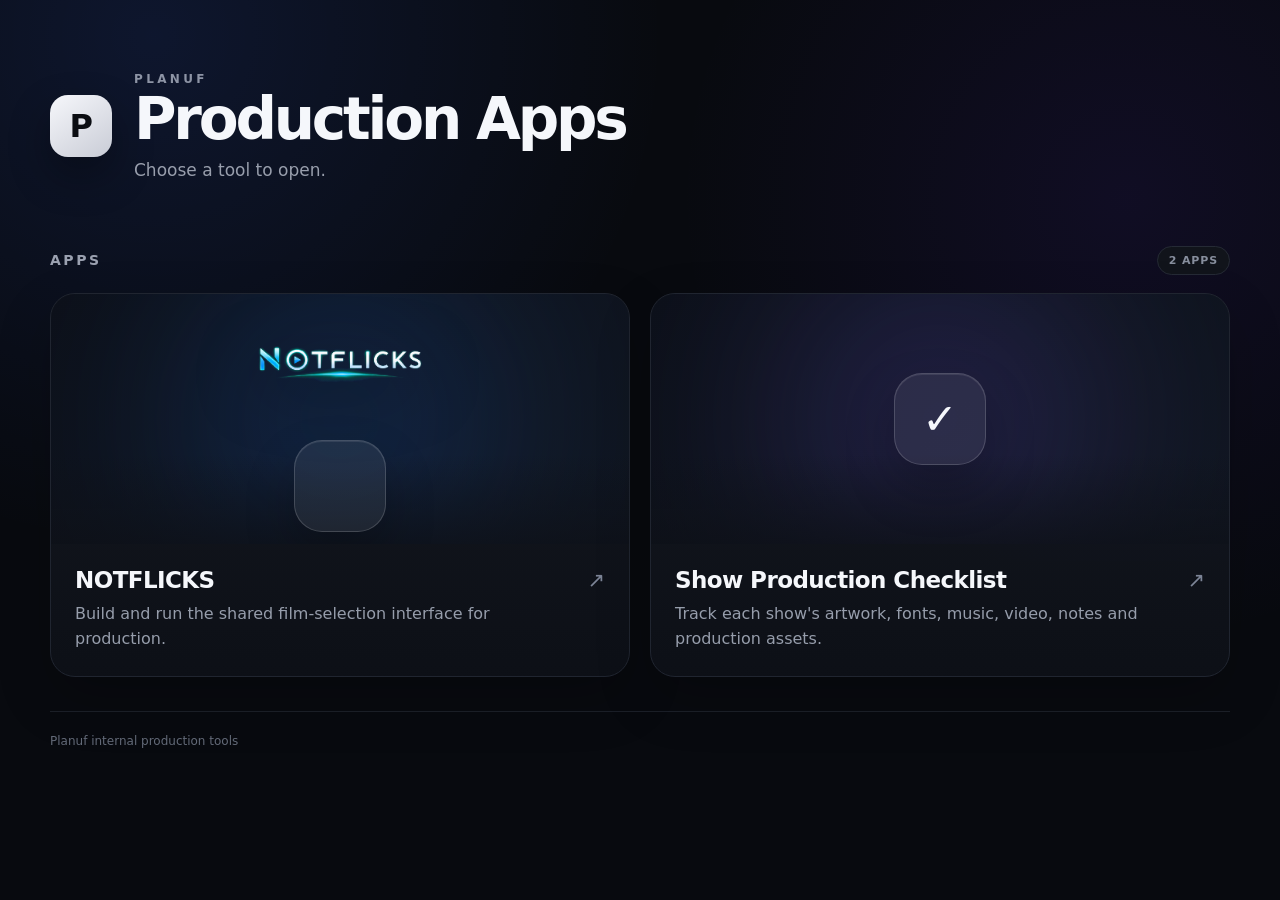
==== commit 53fc4f77: "Create Planuf app hub and isolate production apps" ====
--- a/index.html
+++ b/index.html
@@ -3,149 +3,30 @@
 <head>
   <meta charset="utf-8" />
   <meta name="viewport" content="width=device-width,initial-scale=1,viewport-fit=cover" />
-  <meta name="theme-color" content="#020713" />
-  <title>NOTFLICKS</title>
-  <link rel="stylesheet" href="v8.css?v=8" />
-  <link rel="stylesheet" href="v9.css?v=9" />
-  <link rel="stylesheet" href="v10.css?v=15" />
-  <link rel="stylesheet" href="v13.css?v=13" />
-  <link rel="stylesheet" href="v16.css?v=16" />
-  <link rel="stylesheet" href="v18.css?v=18" />
-  <link rel="stylesheet" href="v19.css?v=19" />
-  <link rel="stylesheet" href="v20.css?v=20" />
+  <meta name="theme-color" content="#080a0f" />
+  <title>Planuf Apps</title>
+  <link rel="stylesheet" href="./styles.css?v=1" />
 </head>
 <body>
-  <section id="setupView" class="setup-view">
-    <main class="setup-shell">
-      <header class="setup-header">
-        <div class="setup-brand">
-          <img class="brand-logo setup-logo" src="notflicks.png" alt="NOTFLICKS" />
-          <div class="setup-kicker">PRODUCTION SETUP</div>
-        </div>
-        <div class="setup-actions">
-          <button id="previewButton" class="button secondary" type="button">Preview screen</button>
-          <button id="launchButton" class="button primary" type="button">Launch screen</button>
-        </div>
-      </header>
-
-      <section class="panel intro-panel">
-        <div>
-          <h1>Build tonight's film list</h1>
-          <p>Paste as many films as you want. Real line breaks, <strong>\n</strong>, <strong>/n</strong> and <strong>/n </strong> all work as separators. If no year is supplied, NOTFLICKS chooses the most popular matching film version before finding its artwork.</p>
-        </div>
-        <div class="status-pills">
-          <span id="filmCountPill" class="status-pill">0 FILMS</span>
-          <span id="sharedStatusPill" class="status-pill shared-status">CHECKING SHARED LIBRARY</span>
-        </div>
-      </section>
-
-      <section class="setup-grid">
-        <div class="panel">
-          <h2>Add multiple films</h2>
-          <label class="field-label" for="titleInput">Film titles</label>
-          <textarea id="titleInput" rows="11" placeholder="The Parent Trap/n Jaws/n Alien (1979)/n Hot Fuzz/n Jurassic Park"></textarea>
-          <div class="button-row">
-            <button id="resolveButton" class="button primary" type="button">Add films + find artwork</button>
-            <button id="addManualButton" class="button secondary" type="button">Add manually</button>
-          </div>
-          <div id="resolveStatus" class="inline-status" role="status"></div>
-        </div>
-        <div class="panel">
-          <h2>Automatic matching</h2>
-          <p class="help-text"><strong>No year supplied:</strong> only genuine matching film articles are compared using recent Wikipedia page views, then the most popular version is chosen automatically.</p>
-          <p class="help-text"><strong>Year supplied:</strong> that version takes priority. Use <strong>VERSIONS</strong> later to switch remake/adaptation.</p>
-          <div class="artwork-explainer">
-            <div><span class="artwork-shape portrait-shape"></span><strong>Poster / DVD cover</strong><small>Portrait artwork for selector and category rows.</small></div>
-            <div><span class="artwork-shape banner-shape"></span><strong>Banner / backdrop</strong><small>Wide artwork for the selected-film hero.</small></div>
-          </div>
-          <div class="divider"></div>
-          <label class="switch-row"><input id="soundToggle" type="checkbox" checked /><span><strong>Tick sound</strong><small>Tick each time another film passes the selector.</small></span></label>
-          <label class="switch-row"><input id="avoidSameToggle" type="checkbox" checked /><span><strong>Random must change film</strong><small>Prevents a spin returning the currently selected film.</small></span></label>
-        </div>
-      </section>
-
-      <section class="panel shared-panel">
-        <div>
-          <h2>Shared library</h2>
-          <p>Publish the current film list to this GitHub repo and every device will load the same films, selected versions, poster URLs and banner URLs. Local storage remains the offline working copy.</p>
-          <div id="sharedLibraryStatus" class="inline-status" role="status">Checking GitHub for the published library…</div>
-        </div>
-        <div class="button-row">
-          <button id="loadPublishedButton" class="button secondary" type="button">Load published</button>
-          <button id="publishLibraryButton" class="button primary" type="button">Publish library</button>
-          <button id="githubAccessButton" class="button secondary" type="button">GitHub access</button>
-        </div>
-      </section>
-
-      <section class="panel library-panel">
-        <div class="library-heading">
-          <div><h2>Film library</h2><p>Films without confidently resolved artwork are marked <strong>CHOOSE WEB ART</strong> and stay black on the launch screen until resolved. Use <strong>VIEW ART</strong> to choose or paste alternatives.</p></div>
-          <div class="button-row compact">
-            <button id="refreshAllButton" class="button secondary" type="button">Refind all artwork</button>
-            <button id="shuffleButton" class="button secondary" type="button">Shuffle order</button>
-            <button id="clearButton" class="button danger" type="button">Clear all</button>
-          </div>
-        </div>
-        <div class="bulk-toolbar">
-          <span id="selectedCount" class="bulk-count">0 selected</span>
-          <button id="selectAllButton" class="button secondary" type="button">Select all</button>
-          <button id="clearSelectionButton" class="button secondary" type="button" disabled>Clear selection</button>
-          <button id="removeSelectedButton" class="button danger" type="button" disabled>Remove selected</button>
-        </div>
-        <div id="library" class="film-library"></div>
-        <div id="libraryEmpty" class="library-empty">No films have been added yet.</div>
-      </section>
-    </main>
-  </section>
-
-  <section id="screenView" class="screen-view" hidden>
-    <main id="screenRoot" class="screen" aria-live="polite">
-      <header class="screen-header"><img class="brand-logo screen-logo" src="notflicks.png" alt="NOTFLICKS" /><div></div><div id="lockBadge" class="lock-badge" hidden>LOCKED</div></header>
-      <section class="hero" aria-label="Current film"><div id="heroBackdrop" class="hero-backdrop"></div><div class="hero-vignette"></div><div class="hero-content"><div class="eyebrow">TONIGHT'S SELECTION</div><h1 id="heroTitle">NOTFLICKS</h1><div class="meta-line"><span id="heroYear"></span><span id="heroCategories"></span></div><p id="heroOverview"></p><div class="hero-actions"><button id="playNowButton" class="hero-button play" type="button"><span class="play-icon">▶</span> Play Now</button><button id="moreInfoButton" class="hero-button info" type="button"><span class="info-icon">ⓘ</span> More Info</button></div></div></section>
-      <section class="browse-area"><section class="chooser category-section" aria-label="Selector"><div class="row-heading"><h2>Selector</h2></div><div id="carousel" class="carousel" tabindex="0"><div id="track" class="carousel-track"></div><div class="focus-frame" aria-hidden="true"></div></div><div class="film-readout"><div id="selectedTitle" class="selected-title"></div><div id="selectedYear" class="selected-year"></div></div></section><div id="categoryRows" class="category-rows" aria-label="Film categories"></div></section>
-    </main>
-
-    <div id="cameraControls" class="camera-controls"><button id="backButton" type="button">SETUP</button><button id="prevButton" type="button">‹</button><button id="spinButton" class="spin-control" type="button">RANDOM</button><button id="nextButton" type="button">›</button><button id="lockButton" type="button">LOCK</button><button id="fullscreenButton" type="button">FULLSCREEN</button></div>
-    <div id="screenEmpty" class="screen-empty" hidden><img class="brand-logo empty-logo" src="notflicks.png" alt="NOTFLICKS" /><h1>No films loaded</h1><button id="emptyBackButton" class="button primary" type="button">Return to setup</button></div>
-
-    <div id="playSequence" class="play-sequence" hidden aria-hidden="true">
-      <div id="playArtwork" class="play-artwork"></div><div class="play-blackout"></div>
-      <div class="play-logo-build" aria-hidden="true">
-        <img class="v10-logo-wordmark" src="NOTFLICKS_wordmark.png" alt="" />
-        <div class="v10-logo-horizon-mask"><img class="v10-logo-horizon" src="NOTFLICKS_horizon_light.png" alt="" /></div>
-        <img class="v10-logo-play" src="NOTFLICKS_play_icon.png" alt="" />
-        <img class="v10-logo-master" src="notflicks.png" alt="" />
+  <main class="shell">
+    <header class="hero">
+      <div class="brand-mark" aria-hidden="true"><span>P</span></div>
+      <div>
+        <p class="eyebrow">PLANUF</p>
+        <h1>Production Apps</h1>
+        <p class="subtitle">Choose a tool to open.</p>
       </div>
-      <div id="adLoading" class="ad-loading" hidden><div class="loading-ring" aria-hidden="true"></div><div class="ad-notice"><strong>Film will play after Ads</strong><span id="adCountdown" class="ad-countdown">08:00</span></div></div>
-      <button id="playBackButton" class="play-back" type="button" aria-label="Back">←</button>
-    </div>
-  </section>
-
-  <dialog id="manualDialog" class="manual-dialog"><form method="dialog" id="manualForm"><h2 id="manualDialogTitle">Add film manually</h2><label>Title<input id="manualTitle" required /></label><label>Year<input id="manualYear" inputmode="numeric" /></label><label>Categories <small>Comma separated, e.g. Comedy, Crime & Mystery</small><input id="manualCategories" /></label><label>Portrait poster / DVD image URL<input id="manualPoster" type="url" /></label><label>Wide banner / backdrop image URL<input id="manualBackdrop" type="url" /></label><label>Overview<textarea id="manualOverview" rows="4"></textarea></label><div class="button-row dialog-buttons"><button class="button secondary" value="cancel">Cancel</button><button id="manualSave" class="button primary" value="default">Add film</button></div></form></dialog>
-  <dialog id="versionDialog" class="version-dialog"><h2 id="versionDialogTitle">Choose film version</h2><p id="versionStatus" class="help-text">Finding versions…</p><div id="versionOptions" class="version-options"></div><div class="version-dialog-actions"><button id="versionCloseButton" class="button secondary" type="button">Close</button></div></dialog>
-
-  <dialog id="githubDialog" class="github-dialog">
-    <h2>GitHub publishing access</h2>
-    <p>To publish the shared library from this browser, use a fine-grained GitHub personal access token restricted to <strong>ChipButt/NOTFLICKS</strong> with <strong>Contents: read and write</strong>. The token is stored only in this browser and is never written to the repository.</p>
-    <label>Fine-grained GitHub token<input id="githubToken" type="password" autocomplete="off" spellcheck="false" placeholder="github_pat_…" /></label>
-    <p class="github-help"><a href="https://github.com/settings/personal-access-tokens/new" target="_blank" rel="noopener noreferrer">Create a fine-grained token on GitHub</a>. Give it access only to the NOTFLICKS repository and set Repository permissions → Contents → Read and write.</p>
-    <div class="github-dialog-actions"><button id="githubTokenForget" class="button danger" type="button">Forget saved token</button><button id="githubTokenCancel" class="button secondary" type="button">Cancel</button><button id="githubTokenSave" class="button primary" type="button">Save access</button></div>
-  </dialog>
-
-  <script src="app-v8-core.js?v=8"></script>
-  <script src="app-v9-art.js?v=9"></script>
-  <script src="app-v14-art.js?v=14"></script>
-  <script src="app-v10-batch.js?v=13"></script>
-  <script src="app-v14-batch.js?v=14"></script>
-  <script src="app-v9-ui.js?v=9"></script>
-  <script src="app-v11-motion.js?v=11"></script>
-  <script src="app-v10-playback.js?v=10"></script>
-  <script src="app-v13-shared.js?v=13"></script>
-  <script src="app-v16-art-picker.js?v=20"></script>
-  <script src="app-v18-paste-fix.js?v=20"></script>
-  <script src="app-v19-art-staging.js?v=20"></script>
-  <script src="app-v17-art-button.js?v=20"></script>
-  <script src="app-v20-unresolved-art.js?v=20"></script>
-  <script src="app-v11-events.js?v=11"></script>
+    </header>
+    <section aria-labelledby="apps-heading">
+      <div class="section-heading"><h2 id="apps-heading">Apps</h2><span id="appCount" class="count-pill">Loading…</span></div>
+      <div id="appsGrid" class="apps-grid" aria-live="polite"></div>
+      <p id="loadError" class="load-error" hidden>Could not load the app list. Reload the page to try again.</p>
+    </section>
+    <footer><span>Planuf internal production tools</span></footer>
+  </main>
+  <template id="appCardTemplate">
+    <a class="app-card" href="#"><div class="art"><img class="app-image" alt="" hidden><div class="app-icon" aria-hidden="true"></div><div class="art-glow" aria-hidden="true"></div></div><div class="app-copy"><div class="app-heading-row"><h3 class="app-name"></h3><span class="open-arrow" aria-hidden="true">↗</span></div><p class="app-description"></p></div></a>
+  </template>
+  <script src="./app.js?v=1" defer></script>
 </body>
-</html>+</html>
--- a/styles.css
+++ b/styles.css
@@ -0,0 +1 @@
+*{box-sizing:border-box}:root{font-family:Inter,ui-sans-serif,system-ui,-apple-system,BlinkMacSystemFont,"Segoe UI",sans-serif;color:#f5f7fb;background:#080a0f}html{min-height:100%;background:#080a0f}body{margin:0;min-height:100vh;background:radial-gradient(circle at 12% 4%,rgba(55,105,255,.13),transparent 32rem),radial-gradient(circle at 88% 22%,rgba(90,42,220,.10),transparent 28rem),#080a0f}button,a{font:inherit}.shell{width:min(1180px,calc(100% - 40px));margin:0 auto;padding:72px 0 42px}.hero{display:flex;align-items:center;gap:22px;margin-bottom:66px}.brand-mark{width:62px;height:62px;border-radius:18px;display:grid;place-items:center;background:linear-gradient(145deg,#f6f7fb,#c9ccd6);box-shadow:0 18px 42px rgba(0,0,0,.32);flex:none}.brand-mark span{font-size:32px;font-weight:900;letter-spacing:-.08em;color:#0b0d12;transform:translateX(-1px)}.eyebrow{margin:0 0 5px;font-size:12px;letter-spacing:.28em;font-weight:800;color:#8d94a5}h1{margin:0;font-size:clamp(34px,5vw,58px);line-height:.98;letter-spacing:-.055em}.subtitle{margin:12px 0 0;color:#989eac;font-size:17px}.section-heading{display:flex;align-items:center;justify-content:space-between;margin-bottom:18px}h2{margin:0;font-size:14px;text-transform:uppercase;letter-spacing:.18em;color:#9ba1b0}.count-pill{border:1px solid #252a35;border-radius:999px;padding:7px 11px;font-size:11px;font-weight:800;letter-spacing:.08em;color:#878e9d;background:#11141b}.apps-grid{display:grid;grid-template-columns:repeat(2,minmax(0,1fr));gap:20px}.app-card{position:relative;overflow:hidden;display:block;text-decoration:none;color:inherit;border:1px solid #202530;border-radius:25px;background:linear-gradient(180deg,rgba(22,26,35,.96),rgba(13,16,23,.98));box-shadow:0 22px 55px rgba(0,0,0,.20);transition:transform .18s ease,border-color .18s ease,box-shadow .18s ease}.app-card:hover,.app-card:focus-visible{transform:translateY(-3px);border-color:#3d465a;box-shadow:0 28px 72px rgba(0,0,0,.34);outline:none}.art{height:250px;position:relative;display:grid;place-items:center;overflow:hidden;background:linear-gradient(135deg,#0d111a,#111722)}.art::after{content:"";position:absolute;inset:auto 0 0;height:90px;background:linear-gradient(transparent,rgba(13,16,23,.75))}.app-image{position:relative;z-index:2;max-width:58%;max-height:52%;object-fit:contain;filter:drop-shadow(0 14px 30px rgba(0,0,0,.5))}.app-icon{position:relative;z-index:2;width:92px;height:92px;border:1px solid rgba(255,255,255,.16);border-radius:28px;display:grid;place-items:center;font-size:43px;font-weight:850;background:rgba(255,255,255,.07);box-shadow:inset 0 1px rgba(255,255,255,.09),0 24px 50px rgba(0,0,0,.22)}.art-glow{position:absolute;width:340px;height:340px;border-radius:50%;background:var(--accent,#4275ff);filter:blur(90px);opacity:.16}.app-copy{padding:23px 24px 25px}.app-heading-row{display:flex;align-items:center;justify-content:space-between;gap:20px}.app-name{margin:0;font-size:23px;letter-spacing:-.025em}.open-arrow{font-size:21px;color:#7c8496;transition:transform .18s ease,color .18s ease}.app-card:hover .open-arrow,.app-card:focus-visible .open-arrow{transform:translate(2px,-2px);color:#fff}.app-description{margin:9px 0 0;color:#969dab;line-height:1.55;max-width:48ch}.load-error{padding:22px;border:1px solid #4a2630;border-radius:18px;background:#1e1115;color:#ffb8c3}footer{margin-top:34px;padding-top:22px;border-top:1px solid #1c2029;color:#646b79;font-size:12px}@media(max-width:760px){.shell{width:min(100% - 28px,1180px);padding-top:42px}.hero{margin-bottom:44px}.brand-mark{width:54px;height:54px;border-radius:16px}.apps-grid{grid-template-columns:1fr}.art{height:205px}}
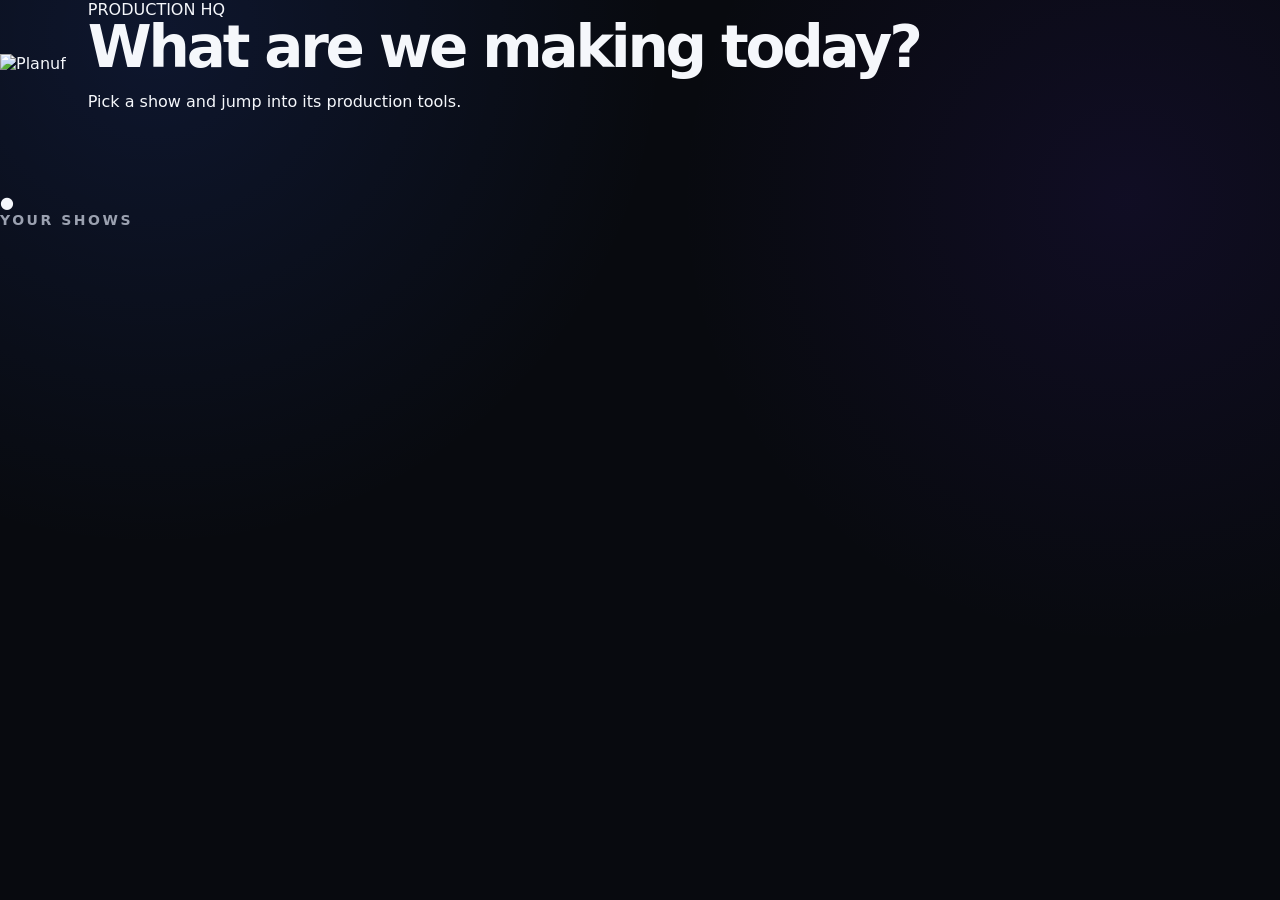
==== commit 336be444: "Turn Planuf hub into show landing page" ====
--- a/index.html
+++ b/index.html
@@ -1,32 +1,29 @@
 <!doctype html>
 <html lang="en">
 <head>
-  <meta charset="utf-8" />
-  <meta name="viewport" content="width=device-width,initial-scale=1,viewport-fit=cover" />
-  <meta name="theme-color" content="#080a0f" />
-  <title>Planuf Apps</title>
-  <link rel="stylesheet" href="./styles.css?v=1" />
+  <meta charset="utf-8">
+  <meta name="viewport" content="width=device-width,initial-scale=1,viewport-fit=cover">
+  <meta name="theme-color" content="#f6f1ff">
+  <meta http-equiv="Cache-Control" content="no-cache, no-store, must-revalidate">
+  <title>Planuf Shows</title>
+  <link rel="stylesheet" href="./styles.css?v=10">
 </head>
 <body>
-  <main class="shell">
+  <div class="bubble bubble-a"></div><div class="bubble bubble-b"></div><div class="bubble bubble-c"></div>
+  <main class="page-shell">
     <header class="hero">
-      <div class="brand-mark" aria-hidden="true"><span>P</span></div>
-      <div>
-        <p class="eyebrow">PLANUF</p>
-        <h1>Production Apps</h1>
-        <p class="subtitle">Choose a tool to open.</p>
+      <img class="planuf-logo" src="./assets/branding/planuf-logo.webp" alt="Planuf">
+      <div class="hero-copy">
+        <span class="mini-pill">PRODUCTION HQ</span>
+        <h1>What are we making today?</h1>
+        <p>Pick a show and jump into its production tools.</p>
       </div>
     </header>
-    <section aria-labelledby="apps-heading">
-      <div class="section-heading"><h2 id="apps-heading">Apps</h2><span id="appCount" class="count-pill">Loading…</span></div>
-      <div id="appsGrid" class="apps-grid" aria-live="polite"></div>
-      <p id="loadError" class="load-error" hidden>Could not load the app list. Reload the page to try again.</p>
+    <section class="shows-section" aria-labelledby="shows-title">
+      <div class="section-heading"><div><span class="squiggle">●</span><h2 id="shows-title">Your shows</h2></div><span class="show-count" id="showCount"></span></div>
+      <div id="showGrid" class="show-grid" aria-live="polite"></div>
     </section>
-    <footer><span>Planuf internal production tools</span></footer>
   </main>
-  <template id="appCardTemplate">
-    <a class="app-card" href="#"><div class="art"><img class="app-image" alt="" hidden><div class="app-icon" aria-hidden="true"></div><div class="art-glow" aria-hidden="true"></div></div><div class="app-copy"><div class="app-heading-row"><h3 class="app-name"></h3><span class="open-arrow" aria-hidden="true">↗</span></div><p class="app-description"></p></div></a>
-  </template>
-  <script src="./app.js?v=1" defer></script>
+  <script src="./app.js?v=10"></script>
 </body>
 </html>
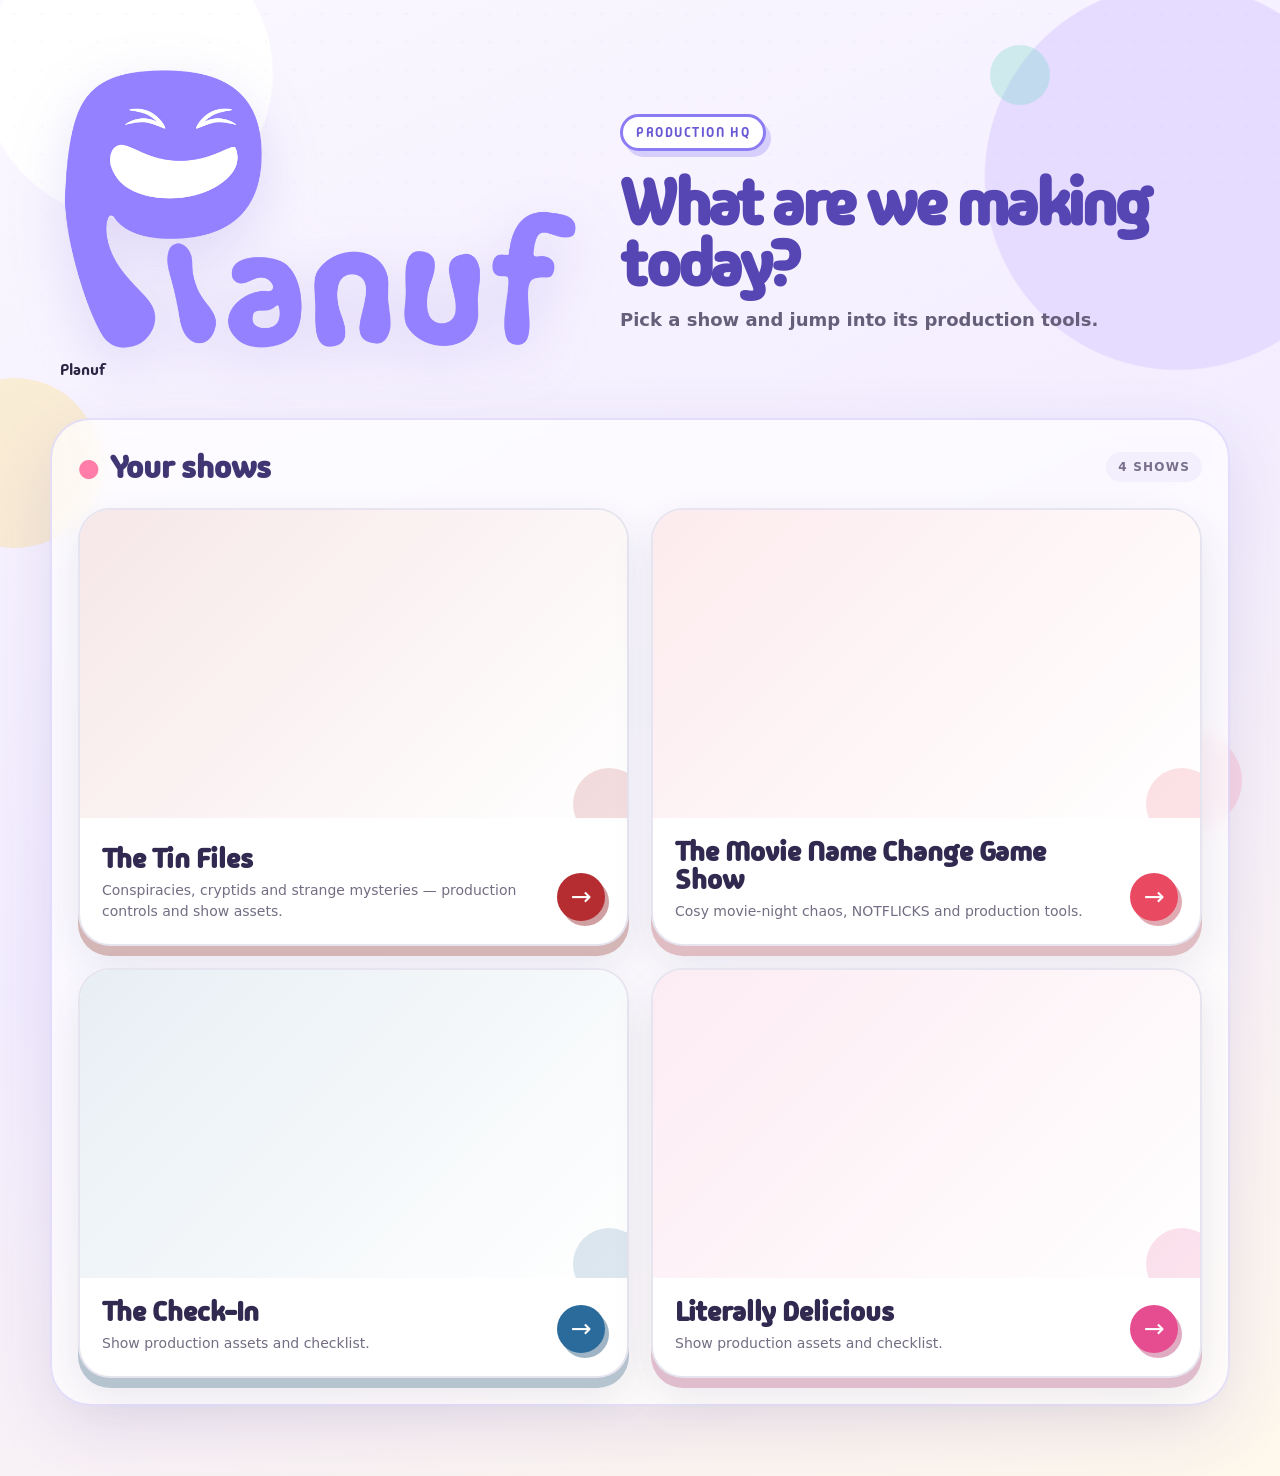
==== commit 9931e3bb: "Use original Planuf logo on show hub" ====
--- a/index.html
+++ b/index.html
@@ -6,24 +6,17 @@
   <meta name="theme-color" content="#f6f1ff">
   <meta http-equiv="Cache-Control" content="no-cache, no-store, must-revalidate">
   <title>Planuf Shows</title>
-  <link rel="stylesheet" href="./styles.css?v=10">
+  <link rel="stylesheet" href="./styles.css?v=11">
 </head>
 <body>
   <div class="bubble bubble-a"></div><div class="bubble bubble-b"></div><div class="bubble bubble-c"></div>
   <main class="page-shell">
     <header class="hero">
-      <img class="planuf-logo" src="./assets/branding/planuf-logo.webp" alt="Planuf">
-      <div class="hero-copy">
-        <span class="mini-pill">PRODUCTION HQ</span>
-        <h1>What are we making today?</h1>
-        <p>Pick a show and jump into its production tools.</p>
-      </div>
+      <div class="logo-zone"><img class="planuf-logo" src="./Planuf%20Word%20Logo%2016_9.png" alt="Planuf" onerror="document.body.classList.add('missing-planuf-logo');this.hidden=true"><div class="planuf-word-fallback">Planuf</div></div>
+      <div class="hero-copy"><span class="mini-pill">PRODUCTION HQ</span><h1>What are we making today?</h1><p>Pick a show and jump into its production tools.</p></div>
     </header>
-    <section class="shows-section" aria-labelledby="shows-title">
-      <div class="section-heading"><div><span class="squiggle">●</span><h2 id="shows-title">Your shows</h2></div><span class="show-count" id="showCount"></span></div>
-      <div id="showGrid" class="show-grid" aria-live="polite"></div>
-    </section>
+    <section class="shows-section" aria-labelledby="shows-title"><div class="section-heading"><div><span class="squiggle">●</span><h2 id="shows-title">Your shows</h2></div><span class="show-count" id="showCount"></span></div><div id="showGrid" class="show-grid" aria-live="polite"></div></section>
   </main>
-  <script src="./app.js?v=10"></script>
+  <script src="./app.js?v=11"></script>
 </body>
 </html>
--- a/styles.css
+++ b/styles.css
@@ -1 +1,6 @@
-*{box-sizing:border-box}:root{font-family:Inter,ui-sans-serif,system-ui,-apple-system,BlinkMacSystemFont,"Segoe UI",sans-serif;color:#f5f7fb;background:#080a0f}html{min-height:100%;background:#080a0f}body{margin:0;min-height:100vh;background:radial-gradient(circle at 12% 4%,rgba(55,105,255,.13),transparent 32rem),radial-gradient(circle at 88% 22%,rgba(90,42,220,.10),transparent 28rem),#080a0f}button,a{font:inherit}.shell{width:min(1180px,calc(100% - 40px));margin:0 auto;padding:72px 0 42px}.hero{display:flex;align-items:center;gap:22px;margin-bottom:66px}.brand-mark{width:62px;height:62px;border-radius:18px;display:grid;place-items:center;background:linear-gradient(145deg,#f6f7fb,#c9ccd6);box-shadow:0 18px 42px rgba(0,0,0,.32);flex:none}.brand-mark span{font-size:32px;font-weight:900;letter-spacing:-.08em;color:#0b0d12;transform:translateX(-1px)}.eyebrow{margin:0 0 5px;font-size:12px;letter-spacing:.28em;font-weight:800;color:#8d94a5}h1{margin:0;font-size:clamp(34px,5vw,58px);line-height:.98;letter-spacing:-.055em}.subtitle{margin:12px 0 0;color:#989eac;font-size:17px}.section-heading{display:flex;align-items:center;justify-content:space-between;margin-bottom:18px}h2{margin:0;font-size:14px;text-transform:uppercase;letter-spacing:.18em;color:#9ba1b0}.count-pill{border:1px solid #252a35;border-radius:999px;padding:7px 11px;font-size:11px;font-weight:800;letter-spacing:.08em;color:#878e9d;background:#11141b}.apps-grid{display:grid;grid-template-columns:repeat(2,minmax(0,1fr));gap:20px}.app-card{position:relative;overflow:hidden;display:block;text-decoration:none;color:inherit;border:1px solid #202530;border-radius:25px;background:linear-gradient(180deg,rgba(22,26,35,.96),rgba(13,16,23,.98));box-shadow:0 22px 55px rgba(0,0,0,.20);transition:transform .18s ease,border-color .18s ease,box-shadow .18s ease}.app-card:hover,.app-card:focus-visible{transform:translateY(-3px);border-color:#3d465a;box-shadow:0 28px 72px rgba(0,0,0,.34);outline:none}.art{height:250px;position:relative;display:grid;place-items:center;overflow:hidden;background:linear-gradient(135deg,#0d111a,#111722)}.art::after{content:"";position:absolute;inset:auto 0 0;height:90px;background:linear-gradient(transparent,rgba(13,16,23,.75))}.app-image{position:relative;z-index:2;max-width:58%;max-height:52%;object-fit:contain;filter:drop-shadow(0 14px 30px rgba(0,0,0,.5))}.app-icon{position:relative;z-index:2;width:92px;height:92px;border:1px solid rgba(255,255,255,.16);border-radius:28px;display:grid;place-items:center;font-size:43px;font-weight:850;background:rgba(255,255,255,.07);box-shadow:inset 0 1px rgba(255,255,255,.09),0 24px 50px rgba(0,0,0,.22)}.art-glow{position:absolute;width:340px;height:340px;border-radius:50%;background:var(--accent,#4275ff);filter:blur(90px);opacity:.16}.app-copy{padding:23px 24px 25px}.app-heading-row{display:flex;align-items:center;justify-content:space-between;gap:20px}.app-name{margin:0;font-size:23px;letter-spacing:-.025em}.open-arrow{font-size:21px;color:#7c8496;transition:transform .18s ease,color .18s ease}.app-card:hover .open-arrow,.app-card:focus-visible .open-arrow{transform:translate(2px,-2px);color:#fff}.app-description{margin:9px 0 0;color:#969dab;line-height:1.55;max-width:48ch}.load-error{padding:22px;border:1px solid #4a2630;border-radius:18px;background:#1e1115;color:#ffb8c3}footer{margin-top:34px;padding-top:22px;border-top:1px solid #1c2029;color:#646b79;font-size:12px}@media(max-width:760px){.shell{width:min(100% - 28px,1180px);padding-top:42px}.hero{margin-bottom:44px}.brand-mark{width:54px;height:54px;border-radius:16px}.apps-grid{grid-template-columns:1fr}.art{height:205px}}
+@import url('https://fonts.googleapis.com/css2?family=Madimi+One&display=swap');
+*{box-sizing:border-box} :root{font-family:'Madimi One',ui-rounded,system-ui,sans-serif;color:#2a2440;background:#f7f3ff} body{margin:0;min-height:100vh;overflow-x:hidden;background:radial-gradient(circle at 10% 5%,#fff 0 9rem,transparent 9.1rem),radial-gradient(circle at 92% 12%,#e6dcff 0 12rem,transparent 12.1rem),linear-gradient(155deg,#fbf8ff 0%,#f3edff 48%,#fff8ec 100%)}
+body:before{content:"";position:fixed;inset:0;pointer-events:none;opacity:.35;background-image:radial-gradient(#8d7cf4 1.2px,transparent 1.2px);background-size:28px 28px;mask-image:linear-gradient(to bottom,#0003,transparent 65%)}
+.page-shell{width:min(1180px,calc(100% - 30px));margin:auto;padding:42px 0 70px;position:relative;z-index:1}.hero{display:grid;grid-template-columns:minmax(280px,520px) 1fr;align-items:center;gap:30px;padding:22px 10px 38px}.planuf-logo{width:100%;max-height:290px;object-fit:contain;filter:drop-shadow(0 18px 28px rgba(112,90,213,.18))}.hero-copy{padding:20px 10px}.mini-pill{display:inline-block;background:#fff;border:3px solid #8c7cf3;border-radius:999px;padding:7px 13px;color:#6958d3;font-size:13px;letter-spacing:.12em;box-shadow:5px 6px 0 #d7cffb}.hero h1{font-size:clamp(38px,5vw,72px);line-height:.95;letter-spacing:-.035em;margin:22px 0 14px;color:#5546b4}.hero p{margin:0;color:#665f79;font-family:system-ui,sans-serif;font-weight:650;font-size:18px}.shows-section{background:rgba(255,255,255,.68);border:2px solid rgba(140,124,243,.22);border-radius:40px;padding:26px;box-shadow:0 24px 70px rgba(78,59,150,.12);backdrop-filter:blur(10px)}.section-heading{display:flex;align-items:center;justify-content:space-between;gap:15px;margin-bottom:20px}.section-heading>div{display:flex;align-items:center;gap:10px}.section-heading h2{font-size:32px;margin:0;color:#403673}.squiggle{color:#ff7da8;font-size:25px}.show-count{font-family:system-ui,sans-serif;font-size:12px;font-weight:800;letter-spacing:.1em;color:#776f8b;background:#f3effc;padding:8px 12px;border-radius:999px}.show-grid{display:grid;grid-template-columns:repeat(2,minmax(0,1fr));gap:22px}.show-card{--accent:#8c7cf3;position:relative;display:grid;grid-template-rows:auto 1fr;text-decoration:none;color:inherit;background:#fff;border:2px solid rgba(67,51,122,.13);border-radius:32px;overflow:hidden;min-width:0;box-shadow:0 10px 0 color-mix(in srgb,var(--accent) 22%,#ddd),0 18px 40px rgba(58,46,103,.10);transition:transform .18s ease,box-shadow .18s ease}.show-card:hover,.show-card:focus-visible{transform:translateY(-7px) rotate(-.4deg);box-shadow:0 15px 0 color-mix(in srgb,var(--accent) 30%,#ddd),0 28px 50px rgba(58,46,103,.16);outline:none}.show-card:nth-child(even):hover{transform:translateY(-7px) rotate(.4deg)}.show-art-wrap{position:relative;aspect-ratio:16/9;background:linear-gradient(135deg,color-mix(in srgb,var(--accent) 11%,white),#fff);overflow:hidden}.show-art-wrap:after{content:"";position:absolute;width:72px;height:72px;border-radius:50%;right:-18px;bottom:-22px;background:var(--accent);opacity:.16}.show-art{position:absolute;inset:0;background-image:url('./assets/branding/show-branding.webp');background-size:100% 500%;background-repeat:no-repeat}.brand-tin{background-position:center 0%}.brand-movie{background-position:center 25%}.brand-checkin{background-position:center 75%}.brand-literally{background-position:center 100%}.show-copy{padding:20px 22px 23px;display:grid;grid-template-columns:1fr auto;gap:10px;align-items:end}.show-copy h3{margin:0 0 7px;font-size:28px;line-height:1;color:#31294f}.show-copy p{margin:0;font-family:system-ui,sans-serif;color:#746d83;line-height:1.45;font-size:14px}.open-bubble{width:48px;height:48px;border-radius:50%;display:grid;place-items:center;background:var(--accent);color:#fff;font-size:25px;box-shadow:4px 5px 0 color-mix(in srgb,var(--accent) 35%,#ddd)}.bubble{position:fixed;border-radius:50%;pointer-events:none;filter:blur(.2px)}.bubble-a{width:170px;height:170px;background:#ffd96a;left:-70px;top:42%;opacity:.28}.bubble-b{width:95px;height:95px;background:#ff86ad;right:3%;bottom:8%;opacity:.24}.bubble-c{width:60px;height:60px;background:#72d8c2;right:18%;top:5%;opacity:.3}
+@media(max-width:820px){.hero{grid-template-columns:1fr;text-align:center;gap:0;padding-top:8px}.planuf-logo{max-height:205px}.hero-copy{padding-top:0}.mini-pill{box-shadow:3px 4px 0 #d7cffb}.show-grid{grid-template-columns:1fr}.shows-section{border-radius:28px;padding:17px}.show-card{border-radius:25px}.section-heading h2{font-size:28px}}
+@media(max-width:480px){.page-shell{width:min(100% - 18px,1180px);padding-top:22px}.hero h1{font-size:43px}.hero p{font-size:16px}.show-copy{padding:16px}.show-copy h3{font-size:24px}.open-bubble{width:42px;height:42px}.section-heading{padding-inline:3px}}
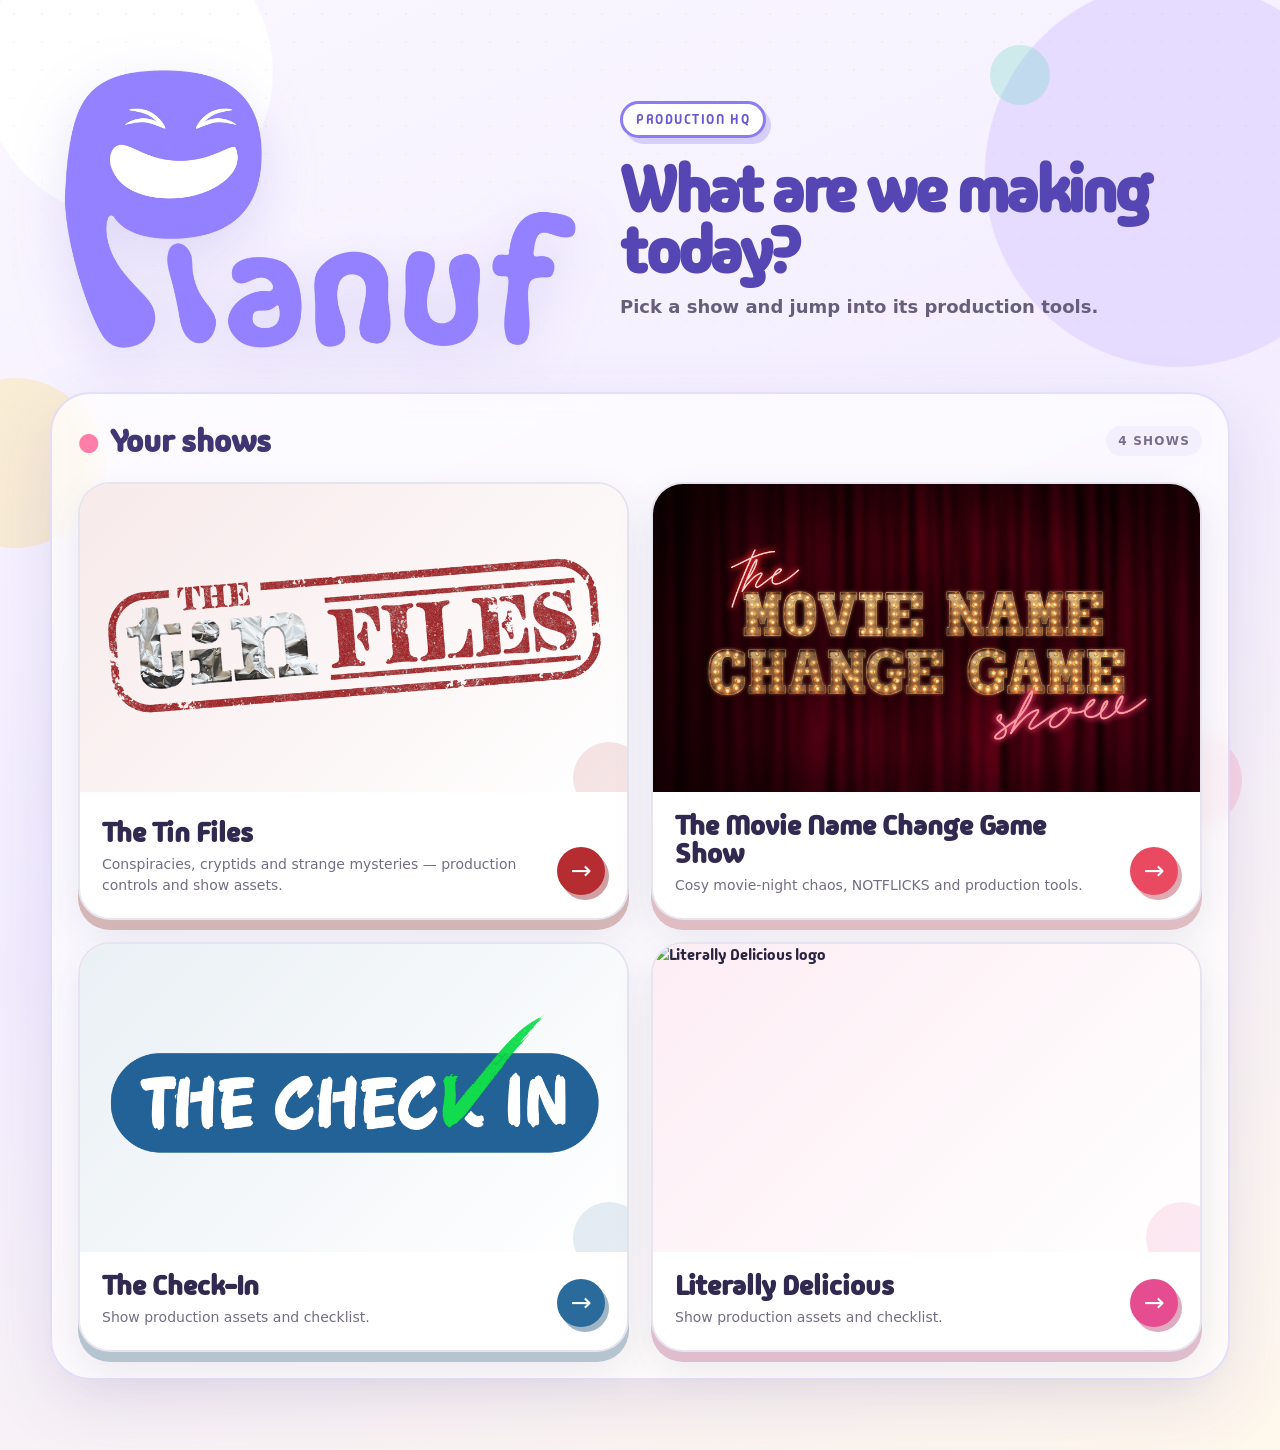
==== commit 9b8c0af8: "Refresh Planuf hub branding build" ====
--- a/index.html
+++ b/index.html
@@ -6,7 +6,7 @@
   <meta name="theme-color" content="#f6f1ff">
   <meta http-equiv="Cache-Control" content="no-cache, no-store, must-revalidate">
   <title>Planuf Shows</title>
-  <link rel="stylesheet" href="./styles.css?v=11">
+  <link rel="stylesheet" href="./styles.css?v=12">
 </head>
 <body>
   <div class="bubble bubble-a"></div><div class="bubble bubble-b"></div><div class="bubble bubble-c"></div>
@@ -17,6 +17,6 @@
     </header>
     <section class="shows-section" aria-labelledby="shows-title"><div class="section-heading"><div><span class="squiggle">●</span><h2 id="shows-title">Your shows</h2></div><span class="show-count" id="showCount"></span></div><div id="showGrid" class="show-grid" aria-live="polite"></div></section>
   </main>
-  <script src="./app.js?v=11"></script>
+  <script src="./app.js?v=12"></script>
 </body>
 </html>
--- a/styles.css
+++ b/styles.css
@@ -1,6 +1,4 @@
-@import url('https://fonts.googleapis.com/css2?family=Madimi+One&display=swap');
-*{box-sizing:border-box} :root{font-family:'Madimi One',ui-rounded,system-ui,sans-serif;color:#2a2440;background:#f7f3ff} body{margin:0;min-height:100vh;overflow-x:hidden;background:radial-gradient(circle at 10% 5%,#fff 0 9rem,transparent 9.1rem),radial-gradient(circle at 92% 12%,#e6dcff 0 12rem,transparent 12.1rem),linear-gradient(155deg,#fbf8ff 0%,#f3edff 48%,#fff8ec 100%)}
-body:before{content:"";position:fixed;inset:0;pointer-events:none;opacity:.35;background-image:radial-gradient(#8d7cf4 1.2px,transparent 1.2px);background-size:28px 28px;mask-image:linear-gradient(to bottom,#0003,transparent 65%)}
-.page-shell{width:min(1180px,calc(100% - 30px));margin:auto;padding:42px 0 70px;position:relative;z-index:1}.hero{display:grid;grid-template-columns:minmax(280px,520px) 1fr;align-items:center;gap:30px;padding:22px 10px 38px}.planuf-logo{width:100%;max-height:290px;object-fit:contain;filter:drop-shadow(0 18px 28px rgba(112,90,213,.18))}.hero-copy{padding:20px 10px}.mini-pill{display:inline-block;background:#fff;border:3px solid #8c7cf3;border-radius:999px;padding:7px 13px;color:#6958d3;font-size:13px;letter-spacing:.12em;box-shadow:5px 6px 0 #d7cffb}.hero h1{font-size:clamp(38px,5vw,72px);line-height:.95;letter-spacing:-.035em;margin:22px 0 14px;color:#5546b4}.hero p{margin:0;color:#665f79;font-family:system-ui,sans-serif;font-weight:650;font-size:18px}.shows-section{background:rgba(255,255,255,.68);border:2px solid rgba(140,124,243,.22);border-radius:40px;padding:26px;box-shadow:0 24px 70px rgba(78,59,150,.12);backdrop-filter:blur(10px)}.section-heading{display:flex;align-items:center;justify-content:space-between;gap:15px;margin-bottom:20px}.section-heading>div{display:flex;align-items:center;gap:10px}.section-heading h2{font-size:32px;margin:0;color:#403673}.squiggle{color:#ff7da8;font-size:25px}.show-count{font-family:system-ui,sans-serif;font-size:12px;font-weight:800;letter-spacing:.1em;color:#776f8b;background:#f3effc;padding:8px 12px;border-radius:999px}.show-grid{display:grid;grid-template-columns:repeat(2,minmax(0,1fr));gap:22px}.show-card{--accent:#8c7cf3;position:relative;display:grid;grid-template-rows:auto 1fr;text-decoration:none;color:inherit;background:#fff;border:2px solid rgba(67,51,122,.13);border-radius:32px;overflow:hidden;min-width:0;box-shadow:0 10px 0 color-mix(in srgb,var(--accent) 22%,#ddd),0 18px 40px rgba(58,46,103,.10);transition:transform .18s ease,box-shadow .18s ease}.show-card:hover,.show-card:focus-visible{transform:translateY(-7px) rotate(-.4deg);box-shadow:0 15px 0 color-mix(in srgb,var(--accent) 30%,#ddd),0 28px 50px rgba(58,46,103,.16);outline:none}.show-card:nth-child(even):hover{transform:translateY(-7px) rotate(.4deg)}.show-art-wrap{position:relative;aspect-ratio:16/9;background:linear-gradient(135deg,color-mix(in srgb,var(--accent) 11%,white),#fff);overflow:hidden}.show-art-wrap:after{content:"";position:absolute;width:72px;height:72px;border-radius:50%;right:-18px;bottom:-22px;background:var(--accent);opacity:.16}.show-art{position:absolute;inset:0;background-image:url('./assets/branding/show-branding.webp');background-size:100% 500%;background-repeat:no-repeat}.brand-tin{background-position:center 0%}.brand-movie{background-position:center 25%}.brand-checkin{background-position:center 75%}.brand-literally{background-position:center 100%}.show-copy{padding:20px 22px 23px;display:grid;grid-template-columns:1fr auto;gap:10px;align-items:end}.show-copy h3{margin:0 0 7px;font-size:28px;line-height:1;color:#31294f}.show-copy p{margin:0;font-family:system-ui,sans-serif;color:#746d83;line-height:1.45;font-size:14px}.open-bubble{width:48px;height:48px;border-radius:50%;display:grid;place-items:center;background:var(--accent);color:#fff;font-size:25px;box-shadow:4px 5px 0 color-mix(in srgb,var(--accent) 35%,#ddd)}.bubble{position:fixed;border-radius:50%;pointer-events:none;filter:blur(.2px)}.bubble-a{width:170px;height:170px;background:#ffd96a;left:-70px;top:42%;opacity:.28}.bubble-b{width:95px;height:95px;background:#ff86ad;right:3%;bottom:8%;opacity:.24}.bubble-c{width:60px;height:60px;background:#72d8c2;right:18%;top:5%;opacity:.3}
-@media(max-width:820px){.hero{grid-template-columns:1fr;text-align:center;gap:0;padding-top:8px}.planuf-logo{max-height:205px}.hero-copy{padding-top:0}.mini-pill{box-shadow:3px 4px 0 #d7cffb}.show-grid{grid-template-columns:1fr}.shows-section{border-radius:28px;padding:17px}.show-card{border-radius:25px}.section-heading h2{font-size:28px}}
+@font-face{font-family:'Madimi One';src:url('./Madimi_One/MadimiOne-Regular.ttf') format('truetype');font-display:swap}
+*{box-sizing:border-box}:root{font-family:'Madimi One',ui-rounded,system-ui,sans-serif;color:#2a2440;background:#f7f3ff}body{margin:0;min-height:100vh;overflow-x:hidden;background:radial-gradient(circle at 10% 5%,#fff 0 9rem,transparent 9.1rem),radial-gradient(circle at 92% 12%,#e6dcff 0 12rem,transparent 12.1rem),linear-gradient(155deg,#fbf8ff 0%,#f3edff 48%,#fff8ec 100%)}body:before{content:"";position:fixed;inset:0;pointer-events:none;opacity:.35;background-image:radial-gradient(#8d7cf4 1.2px,transparent 1.2px);background-size:28px 28px;mask-image:linear-gradient(to bottom,#0003,transparent 65%)}.page-shell{width:min(1180px,calc(100% - 30px));margin:auto;padding:42px 0 70px;position:relative;z-index:1}.hero{display:grid;grid-template-columns:minmax(280px,520px) 1fr;align-items:center;gap:30px;padding:22px 10px 38px}.logo-zone{min-height:220px;display:grid;place-items:center}.planuf-logo{width:100%;max-height:290px;object-fit:contain;filter:drop-shadow(0 18px 28px rgba(112,90,213,.18))}.planuf-word-fallback{display:none;font-size:clamp(82px,12vw,150px);line-height:.8;color:#8c7cf3;transform:rotate(-3deg)}body.missing-planuf-logo .planuf-word-fallback{display:block}.hero-copy{padding:20px 10px}.mini-pill{display:inline-block;background:#fff;border:3px solid #8c7cf3;border-radius:999px;padding:7px 13px;color:#6958d3;font-size:13px;letter-spacing:.12em;box-shadow:5px 6px 0 #d7cffb}.hero h1{font-size:clamp(38px,5vw,72px);line-height:.95;letter-spacing:-.035em;margin:22px 0 14px;color:#5546b4}.hero p{margin:0;color:#665f79;font-family:system-ui,sans-serif;font-weight:650;font-size:18px}.shows-section{background:rgba(255,255,255,.68);border:2px solid rgba(140,124,243,.22);border-radius:40px;padding:26px;box-shadow:0 24px 70px rgba(78,59,150,.12);backdrop-filter:blur(10px)}.section-heading{display:flex;align-items:center;justify-content:space-between;gap:15px;margin-bottom:20px}.section-heading>div{display:flex;align-items:center;gap:10px}.section-heading h2{font-size:32px;margin:0;color:#403673}.squiggle{color:#ff7da8;font-size:25px}.show-count{font-family:system-ui,sans-serif;font-size:12px;font-weight:800;letter-spacing:.1em;color:#776f8b;background:#f3effc;padding:8px 12px;border-radius:999px}.show-grid{display:grid;grid-template-columns:repeat(2,minmax(0,1fr));gap:22px}.show-card{--accent:#8c7cf3;position:relative;display:grid;grid-template-rows:auto 1fr;text-decoration:none;color:inherit;background:#fff;border:2px solid rgba(67,51,122,.13);border-radius:32px;overflow:hidden;min-width:0;box-shadow:0 10px 0 color-mix(in srgb,var(--accent) 22%,#ddd),0 18px 40px rgba(58,46,103,.10);transition:transform .18s ease,box-shadow .18s ease}.show-card:hover,.show-card:focus-visible{transform:translateY(-7px) rotate(-.4deg);box-shadow:0 15px 0 color-mix(in srgb,var(--accent) 30%,#ddd),0 28px 50px rgba(58,46,103,.16);outline:none}.show-card:nth-child(even):hover{transform:translateY(-7px) rotate(.4deg)}.show-art-wrap{position:relative;aspect-ratio:16/9;background:linear-gradient(135deg,color-mix(in srgb,var(--accent) 10%,white),#fff);overflow:hidden;display:grid;place-items:center}.show-art-wrap:after{content:"";position:absolute;width:72px;height:72px;border-radius:50%;right:-18px;bottom:-22px;background:var(--accent);opacity:.12}.show-art{position:relative;z-index:1;width:100%;height:100%;object-fit:contain}.show-copy{padding:20px 22px 23px;display:grid;grid-template-columns:1fr auto;gap:10px;align-items:end}.show-copy h3{margin:0 0 7px;font-size:28px;line-height:1;color:#31294f}.show-copy p{margin:0;font-family:system-ui,sans-serif;color:#746d83;line-height:1.45;font-size:14px}.open-bubble{width:48px;height:48px;border-radius:50%;display:grid;place-items:center;background:var(--accent);color:#fff;font-size:25px;box-shadow:4px 5px 0 color-mix(in srgb,var(--accent) 35%,#ddd)}.bubble{position:fixed;border-radius:50%;pointer-events:none;filter:blur(.2px)}.bubble-a{width:170px;height:170px;background:#ffd96a;left:-70px;top:42%;opacity:.28}.bubble-b{width:95px;height:95px;background:#ff86ad;right:3%;bottom:8%;opacity:.24}.bubble-c{width:60px;height:60px;background:#72d8c2;right:18%;top:5%;opacity:.3}.load-error{grid-column:1/-1;padding:35px;text-align:center;font-family:system-ui,sans-serif;color:#8b4357}
+@media(max-width:820px){.hero{grid-template-columns:1fr;text-align:center;gap:0;padding-top:8px}.logo-zone{min-height:160px}.planuf-logo{max-height:205px}.hero-copy{padding-top:0}.mini-pill{box-shadow:3px 4px 0 #d7cffb}.show-grid{grid-template-columns:1fr}.shows-section{border-radius:28px;padding:17px}.show-card{border-radius:25px}.section-heading h2{font-size:28px}}
 @media(max-width:480px){.page-shell{width:min(100% - 18px,1180px);padding-top:22px}.hero h1{font-size:43px}.hero p{font-size:16px}.show-copy{padding:16px}.show-copy h3{font-size:24px}.open-bubble{width:42px;height:42px}.section-heading{padding-inline:3px}}
